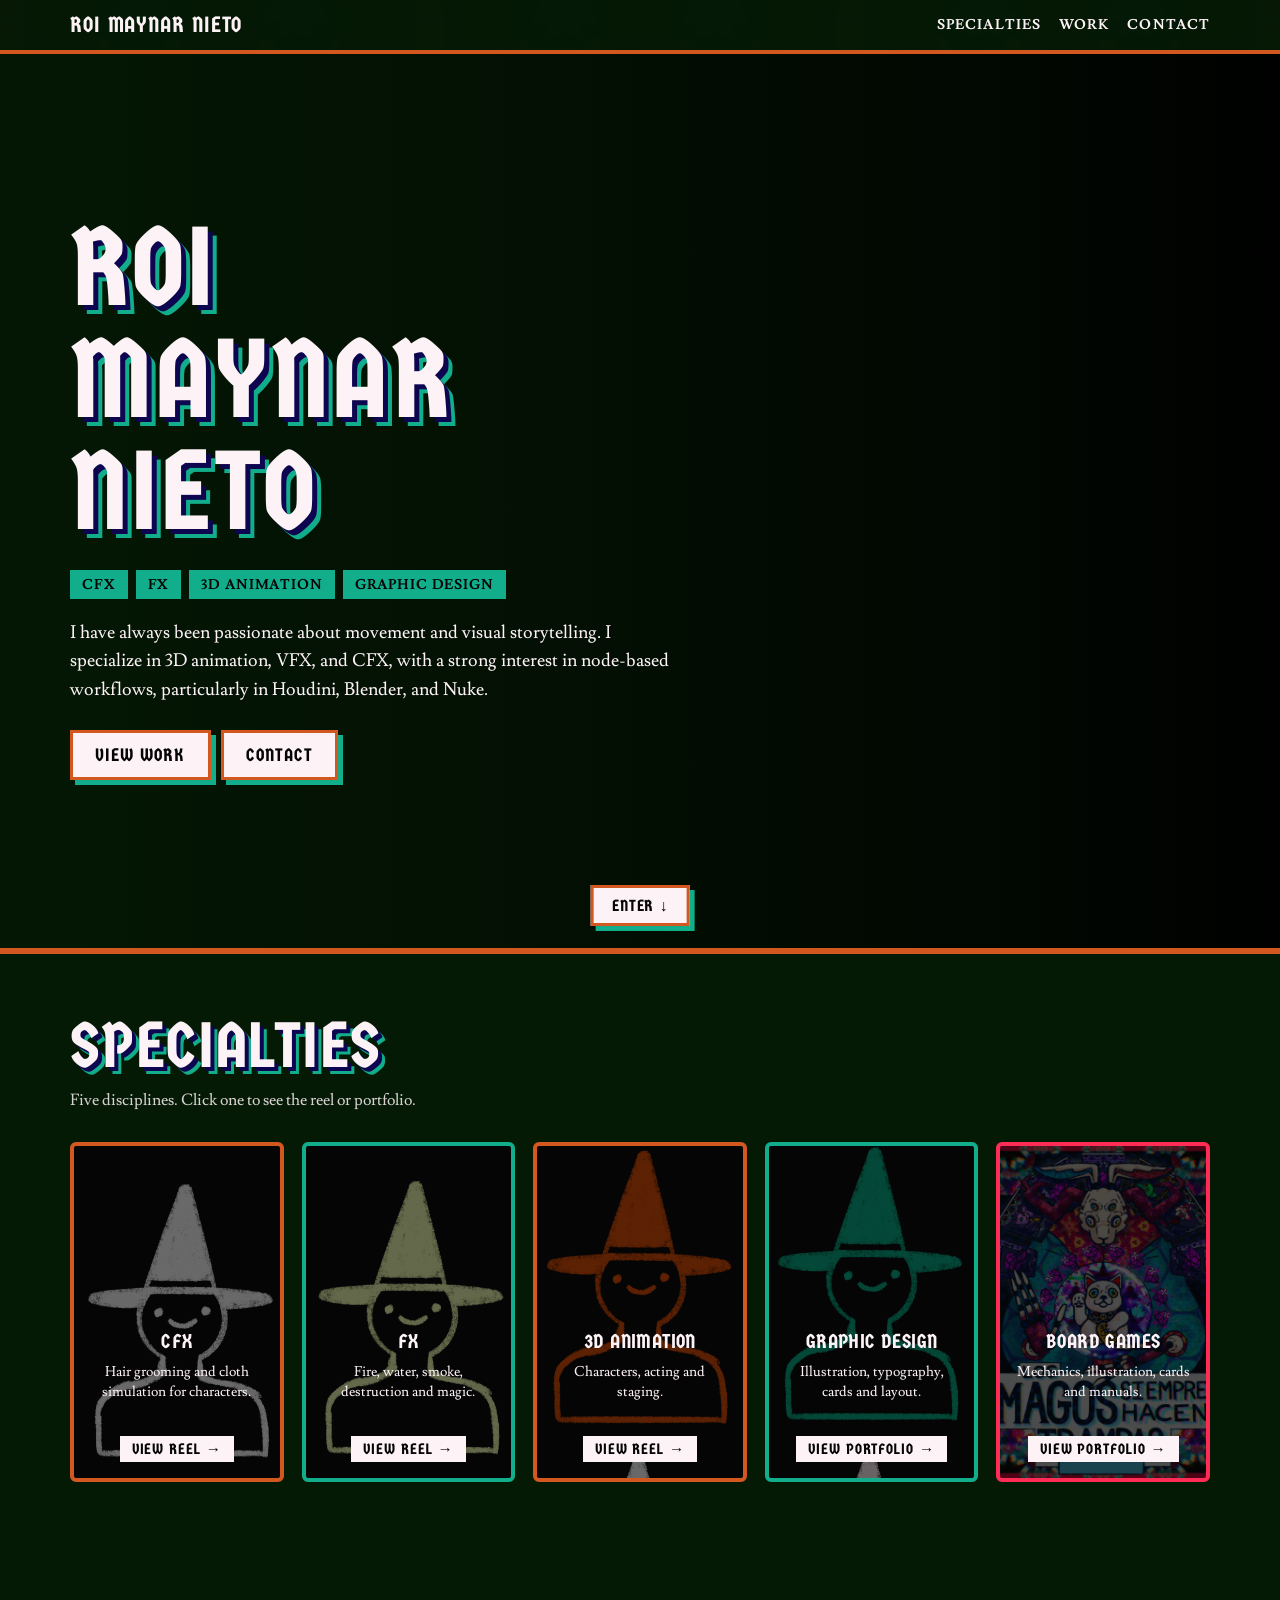
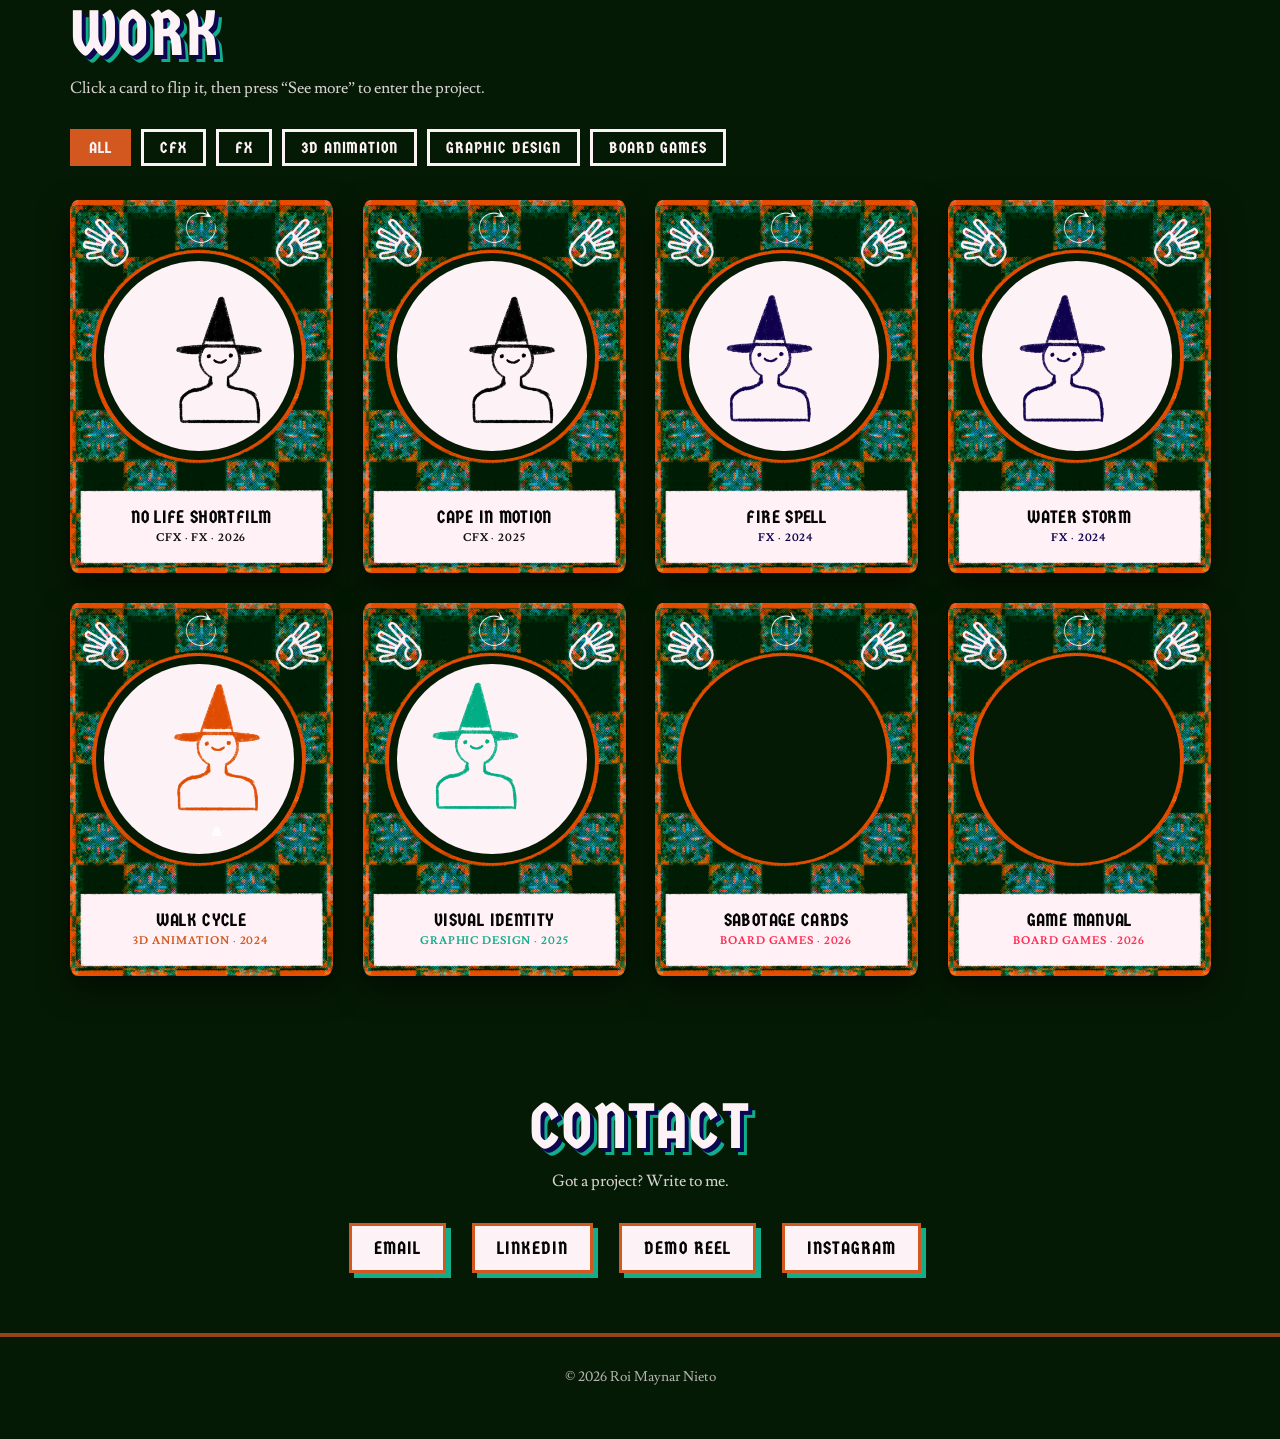
==== index.html @ 1b7e8feb "Update index.html" ====
<!DOCTYPE html>
<html lang="en">
<head>
<meta charset="utf-8">
<meta name="viewport" content="width=device-width, initial-scale=1">
<title>Roi Maynar Nieto · CFX, FX, 3D animation</title>
<meta name="description" content="Portfolio of Roi Maynar Nieto: CFX, FX, 3D animation and graphic design.">
<link rel="preconnect" href="https://fonts.googleapis.com">
<link rel="preconnect" href="https://fonts.gstatic.com" crossorigin>
<link href="https://fonts.googleapis.com/css2?family=Germania+One&family=Lusitana:wght@400;700&display=swap" rel="stylesheet">
<link rel="stylesheet" href="style.css">
</head>
<body>

<nav><div class="wrap">
  <b><a href="#contacto">ROI MAYNAR NIETO</a></b>
  <ul>
    <li><a href="#especialidades">Specialties</a></li>
    <li><a href="#trabajo">Work</a></li>
    <li><a href="#contacto">Contact</a></li>
  </ul>
</div></nav>

<section class="intro" aria-label="Introduction and video">
  <iframe src="https://player.vimeo.com/video/1241983054?autoplay=1&muted=1&loop=1&title=0&byline=0&portrait=0&background=1" allow="autoplay; fullscreen; picture-in-picture" allowfullscreen title="Demo reel"></iframe>
  <div class="intro-text"><div class="wrap"><div class="intro-box">
    <h1>Roi<br>Maynar<br>Nieto</h1>
    <ul class="roles"><li>CFX</li><li>FX</li><li>3D animation</li><li>Graphic design</li></ul>
    <p>I have always been passionate about movement and visual storytelling. I specialize in 3D animation, VFX, and CFX, with a strong interest in node-based workflows, particularly in Houdini, Blender, and Nuke.</p>
    <a class="btn" href="#trabajo">View work</a><a class="btn" href="#contacto">Contact</a>
  </div></div></div>
  <a class="btn skip" href="#especialidades">Enter ↓</a>
</section>

<section id="especialidades"><div class="wrap">
  <h2 class="sec-title">Specialties</h2>
  <p class="sec-sub">Five disciplines. Click one to see the reel or portfolio.</p>
  <div class="skills">
    <a class="skill" data-k="cfx" target="_blank" rel="noopener"><div class="wiz w-cfx"></div><h3>CFX</h3><p>Hair grooming and cloth simulation for characters.</p><span class="go">View reel →</span></a>
    <a class="skill" data-k="fx" target="_blank" rel="noopener"><div class="wiz w-fx"></div><h3>FX</h3><p>Fire, water, smoke, destruction and magic.</p><span class="go">View reel →</span></a>
    <a class="skill" data-k="3d" target="_blank" rel="noopener"><div class="wiz w-3d"></div><h3>3D Animation</h3><p>Characters, acting and staging.</p><span class="go">View reel →</span></a>
    <a class="skill" data-k="diseno" target="_blank" rel="noopener"><div class="wiz w-diseno"></div><h3>Graphic design</h3><p>Illustration, typography, cards and layout.</p><span class="go">View portfolio →</span></a>
    <a class="skill" data-k="juegos" target="_blank" rel="noopener"><div class="wiz w-juegos"></div><h3>Board games</h3><p>Mechanics, illustration, cards and manuals.</p><span class="go">View portfolio →</span></a>
  </div>
</div></section>

<section id="trabajo"><div class="wrap">
  <h2 class="sec-title">Work</h2>
  <p class="sec-sub">Click a card to flip it, then press “See more” to enter the project.</p>
  <div class="filters" id="filters" role="group" aria-label="Filter by category"></div>
  <div class="grid" id="grid"></div>
</div></section>

<section id="contacto"><div class="wrap contact">
  <h2 class="sec-title">Contact</h2>
  <p class="sec-sub" style="margin-inline:auto">Got a project? Write to me.</p>
  <div class="links">
    <!-- EDITA AQUÍ: tus enlaces -->
    <a class="btn" href="mailto:tu@email.com">Email</a>
    <a class="btn" href="https://www.linkedin.com/in/tuusuario">LinkedIn</a>
    <a class="btn" href="https://vimeo.com/1241983054">Demo reel</a>
    <a class="btn" href="https://www.instagram.com/tuusuario">Instagram</a>
  </div>
</div></section>

<footer><div class="wrap">© <span id="yr"></span> Roi Maynar Nieto</div></footer>

<script src="projects.js"></script>
<script>
const cats=p=>[].concat(p.c), first=p=>cats(p)[0]; // c puede ser "cfx" o ["cfx","fx"]
const catNames=p=>cats(p).map(k=>CATS[k]).join(' · ');
const grid=document.getElementById('grid'),fl=document.getElementById('filters');
grid.innerHTML=P.map(p=>{
  const art=p.img?`<div class="art" style="background-image:url('${esc(p.img)}')"></div>`
    :`<div class="art"><div class="plate"><div class="wiz w-${first(p)==='juegos'?'cfx':first(p)}"></div></div></div>`;
  return `<div class="card" data-c="${cats(p).join(' ')}" role="button" tabindex="0" aria-label="${esc(p.t)}: flip card">
    <div class="inner">
      <div class="face front"${p.frame?` style="background-image:url('${esc(p.frame)}')"`:''}>${art}<div class="hint"><img src="assets/giro.png" alt=""></div>
        <div class="label"><h3>${esc(p.t)}</h3><span class="c-${first(p)}">${catNames(p)} · ${p.y}</span></div></div>
      <div class="face back"${p.back?` style="background-image:url('${esc(p.back)}')"`:''}><div class="detail"><p>${esc(p.d)}</p><a href="proyecto.html?id=${encodeURIComponent(p.id)}">See more</a></div></div>
    </div></div>`;
}).join('');
grid.addEventListener('click',e=>{if(e.target.closest('a'))return;const c=e.target.closest('.card');if(c)c.classList.toggle('flip')});
grid.addEventListener('keydown',e=>{if((e.key==='Enter'||e.key===' ')&&e.target.classList.contains('card')){e.preventDefault();e.target.classList.toggle('flip')}});
const used=['todo',...new Set(P.flatMap(cats))];
fl.innerHTML=used.map(k=>`<button class="chip" data-k="${k}" aria-pressed="${k==='todo'}">${k==='todo'?'All':CATS[k]}</button>`).join('');
fl.addEventListener('click',e=>{
  const b=e.target.closest('.chip');if(!b)return;
  fl.querySelectorAll('.chip').forEach(x=>x.setAttribute('aria-pressed',x===b));
  grid.querySelectorAll('.card').forEach(c=>c.classList.toggle('hide',b.dataset.k!=='todo'&&!c.dataset.c.split(' ').includes(b.dataset.k)));
});
document.querySelectorAll('.skill[data-k]').forEach(a=>{a.href=LINKS[a.dataset.k]||'#'});
document.getElementById('yr').textContent=new Date().getFullYear();
</script>
</body>
</html>
---- style.css ----
:root{
  --bg:#051a05; --paper:#fdf2f6; --orange:#d2581f; --teal:#12ad8a; --navy:#0e0550; --ink:#050505; --red:#ff2d55;
  /* IMÁGENES: cambia aquí las rutas para sustituir cartas y fondo en toda la web */
  --img-frame:url(assets/proyectos/frame.png);   /* cara delantera de las cartas */
  --img-back:url(assets/proyectos/back.png);     /* reverso de las cartas */
  --img-wizards:url(assets/proyectos/wizards.png);
  --img-cover:url(assets/proyectos/cover.png);
  --img-bg:url(assets/proyectos/back.png);       /* fondo de toda la web */
  --bg-size:420px; --bg-opacity:.16;   /* tamaño del dibujo de fondo y su intensidad (0 a 1) */
  /* CÍRCULO de las cartas: posición y tamaño de la imagen redonda (en % de la carta) */
  --art-left:9.9%; --art-top:14.2%; --art-w:78.5%; --art-h:55.5%;
  --title:'Germania One','Georgia',serif; --body:'Lusitana','Georgia',serif;
}
*{box-sizing:border-box;margin:0}
html{scroll-behavior:smooth}
body{background:var(--bg);color:var(--paper);font:400 1rem/1.6 var(--body);min-height:100vh;position:relative}
body::before{content:"";position:fixed;inset:0;background:var(--img-bg) center/var(--bg-size);opacity:var(--bg-opacity);z-index:-1}
a{color:inherit}
.wrap{max-width:1180px;margin:0 auto;padding:0 20px}
h1,h2,h3{font-family:var(--title);font-weight:400;letter-spacing:.02em;text-transform:uppercase;line-height:1}

/* intro video */
.intro{position:relative;height:100vh;height:100svh;background:#000;border-bottom:6px solid var(--orange);overflow:hidden}
.intro iframe{position:absolute;top:50%;left:50%;width:100vw;height:56.25vw;min-height:100%;min-width:177.78vh;transform:translate(-50%,-50%);border:0}
.intro .skip{position:absolute;left:50%;bottom:22px;transform:translateX(-50%);z-index:2;margin:0;cursor:pointer;font-size:1rem;padding:8px 18px}
.intro .skip:hover{transform:translateX(-50%) translateY(-2px)}

/* nav */
nav{position:sticky;top:0;z-index:10;background:rgba(5,26,5,.92);border-bottom:4px solid var(--orange);backdrop-filter:blur(6px)}
nav .wrap{display:flex;gap:18px;align-items:center;justify-content:space-between;padding-top:12px;padding-bottom:12px;flex-wrap:wrap}
nav b{font:1.4rem var(--title);letter-spacing:.04em}
nav ul{display:flex;gap:18px;list-style:none;padding:0}
nav a{text-decoration:none;font-weight:600;text-transform:uppercase;font-size:.85rem;letter-spacing:.08em}
nav a:hover{color:var(--teal)}

/* hero */
.hero{display:grid;grid-template-columns:1.2fr .8fr;gap:40px;align-items:center;padding:70px 0 60px}
.kicker{display:inline-block;background:var(--orange);color:var(--paper);padding:4px 12px;font-weight:600;text-transform:uppercase;letter-spacing:.1em;font-size:.8rem;margin-bottom:18px}
.hero h1{font-size:clamp(3.2rem,9vw,7rem);text-shadow:5px 5px 0 var(--navy),9px 9px 0 var(--teal)}
.hero p{max-width:34em;margin:22px 0 28px;font-size:1.1rem}
.btn{display:inline-block;background:var(--paper);color:var(--ink);padding:12px 22px;font:1.1rem var(--title);letter-spacing:.06em;text-decoration:none;text-transform:uppercase;border:3px solid var(--orange);box-shadow:5px 5px 0 var(--teal);transition:transform .15s,box-shadow .15s;margin-right:10px}
.btn:hover{transform:translate(-2px,-2px);box-shadow:8px 8px 0 var(--teal)}
.cover{width:min(100%,380px);justify-self:center;aspect-ratio:1465/2079;background:var(--img-cover) center/100% 100%;border-radius:14px;transform:rotate(3deg);box-shadow:0 20px 50px rgba(0,0,0,.6);transition:transform .3s}
.cover:hover{transform:rotate(-1deg) scale(1.03)}

section{padding:60px 0}
.sec-title{font-size:clamp(2.2rem,6vw,4rem);margin-bottom:10px;display:block;color:var(--paper);text-shadow:4px 4px 0 var(--navy),7px 7px 0 var(--teal)}
.sec-sub{margin:10px 0 28px;max-width:40em;opacity:.85}

/* wizards */
.wiz{width:100%;aspect-ratio:874/827;background:var(--img-wizards) no-repeat;background-size:200% 300%}
.w-cfx{background-position:0 0}.w-fx{background-position:100% 0}.w-3d{background-position:0 50%}.w-diseno{background-position:100% 50%}
.skills{display:grid;grid-template-columns:repeat(auto-fit,minmax(200px,1fr));gap:18px}
.skill{background:var(--ink);color:var(--paper);padding:16px;text-align:center;border:4px solid var(--orange);border-radius:6px;transition:transform .2s}
.skill:nth-child(2){border-color:var(--navy)}.skill:nth-child(3){border-color:var(--teal)}.skill:nth-child(4){border-color:var(--ink)}
.skill:hover{transform:translateY(-6px) rotate(-1deg)}
.skill .wiz{width:60%;margin:0 auto 6px}
.skill h3{font-size:1.6rem}
.skill p{font-size:.9rem;line-height:1.4;margin-top:6px}

/* filters */
.filters{display:flex;flex-wrap:wrap;gap:10px;margin-bottom:34px}
.chip{background:transparent;color:var(--paper);border:3px solid var(--paper);padding:6px 16px;font:1rem var(--title);letter-spacing:.06em;text-transform:uppercase;cursor:pointer}
.chip:hover{border-color:var(--teal)}
.chip[aria-pressed=true]{background:var(--orange);border-color:var(--orange)}

/* cards */
.grid{display:grid;grid-template-columns:repeat(auto-fill,minmax(260px,1fr));gap:30px}
.card{aspect-ratio:1465/2079;perspective:1200px;cursor:pointer;container-type:inline-size;position:relative}
.card:focus-visible{outline:4px solid var(--teal);outline-offset:6px}
.card.hide{display:none}
.inner{position:absolute;inset:0;transition:transform .7s cubic-bezier(.2,.8,.2,1);transform-style:preserve-3d}
.card:hover .inner{transform:translateY(-8px) rotate(-1deg)}
.card.flip .inner{transform:rotateY(180deg)}
.card.flip:hover .inner{transform:rotateY(180deg) translateY(-8px)}
.face{position:absolute;inset:0;backface-visibility:hidden;-webkit-backface-visibility:hidden;background-size:100% 100%;border-radius:3%;box-shadow:0 12px 30px rgba(0,0,0,.55)}
.front{background-image:var(--img-frame)}
.back{background-image:var(--img-back);transform:rotateY(180deg)}
.art{position:absolute;left:var(--art-left);top:var(--art-top);width:var(--art-w);height:var(--art-h);border-radius:50%;overflow:hidden;display:grid;place-items:center;background:#051a05 center/cover}
.plate{width:92%;aspect-ratio:1;border-radius:50%;background:var(--paper);display:grid;place-items:center}
.plate .wiz{width:86%}
.label{position:absolute;left:4%;top:78.2%;width:92%;height:19.5%;color:var(--ink);padding:2.2cqw 3cqw;display:flex;flex-direction:column;justify-content:center;align-items:center;text-align:center;gap:1cqw}
.label h3{font-size:6.8cqw;line-height:1.05}
.label span{font-weight:600;font-size:4.2cqw;text-transform:uppercase;letter-spacing:.08em}
.label .c-cfx{color:#111}.label .c-fx{color:var(--navy)}.label .c-3d{color:var(--orange)}.label .c-diseno{color:var(--teal)}.label .c-juegos{color:var(--red)}
.hint{position:absolute;left:50%;top:2.5%;width:13cqw;height:13cqw;transform:translateX(-50%);filter:drop-shadow(0 .6cqw 1cqw rgba(0,0,0,.7))}
.hint img{width:100%;height:100%;object-fit:contain;display:block}
.detail{position:absolute;left:23%;right:23%;top:31%;bottom:31%;display:flex;flex-direction:column;justify-content:center;gap:5cqw;text-align:center;font-size:5cqw;line-height:1.4}
.detail a{align-self:center;background:var(--paper);color:var(--ink);padding:2.2cqw 6cqw;font:7.5cqw var(--title);letter-spacing:.05em;text-decoration:none;text-transform:uppercase;border:.8cqw solid var(--orange);box-shadow:1.2cqw 1.2cqw 0 var(--teal)}

.tags{display:flex;flex-wrap:wrap;gap:8px;margin:14px 0 22px}
.tags li{list-style:none;background:var(--teal);color:var(--ink);padding:3px 12px;font-weight:600;font-size:.85rem;text-transform:uppercase}

/* contacto */
.contact{text-align:center}
.contact .links{display:flex;gap:16px;justify-content:center;flex-wrap:wrap;margin-top:26px}
footer{padding:30px 0 50px;text-align:center;opacity:.7;font-size:.85rem;border-top:4px solid var(--orange)}

@media(max-width:800px){
  .hero{grid-template-columns:1fr}
  .cover{max-width:300px}
  nav ul{gap:12px}
}
@media(prefers-reduced-motion:reduce){*{transition:none!important;scroll-behavior:auto!important}}

/* hero */
.hero .roles{display:flex;flex-wrap:wrap;gap:8px;list-style:none;padding:0;margin:0 0 6px}
.hero .roles li{background:var(--teal);color:var(--ink);padding:3px 12px;font-weight:600;font-size:.9rem;text-transform:uppercase;letter-spacing:.06em}

/* detalle de proyecto */
.proj{padding:50px 0 80px}
.back-link{display:inline-block;margin-bottom:26px;font-weight:600;text-transform:uppercase;letter-spacing:.08em;font-size:.85rem;text-decoration:none;border-bottom:3px solid var(--orange)}
.back-link:hover{color:var(--teal)}
.proj h1{font-size:clamp(2.6rem,8vw,5.5rem);text-shadow:4px 4px 0 var(--navy),7px 7px 0 var(--teal);margin-bottom:20px}
.meta{display:flex;flex-wrap:wrap;gap:8px;margin-bottom:30px;list-style:none;padding:0}
.meta li{background:var(--paper);color:var(--ink);padding:3px 12px;font-weight:600;font-size:.85rem;text-transform:uppercase;border-left:6px solid var(--orange)}
.lead{font-size:1.25rem;max-width:34em;margin-bottom:26px}
.proj-text p{max-width:44em;margin-bottom:16px}
.proj-video{aspect-ratio:16/9;margin:34px 0;border:4px solid var(--orange);box-shadow:8px 8px 0 var(--teal);background:#000}
.proj-video iframe{width:100%;height:100%;border:0;display:block}
.gallery{display:grid;grid-template-columns:repeat(auto-fit,minmax(300px,1fr));gap:26px;margin:34px 0}
.gallery figure{background:var(--paper);color:var(--ink);padding:10px;border:4px solid var(--orange);box-shadow:6px 6px 0 var(--navy)}
.gallery img{width:100%;display:block}
.gallery figcaption{padding:8px 4px 2px;font-size:.9rem}
.ph{aspect-ratio:4/3;display:grid;place-items:center;background:var(--bg)}
.ph .plate{width:38%}
.pager{display:flex;justify-content:space-between;gap:16px;flex-wrap:wrap;margin-top:50px}
.pager .btn{margin:0}


/* presentación sobre el vídeo */
.intro-text{position:absolute;inset:0;z-index:1;display:flex;align-items:center;pointer-events:none;background:linear-gradient(90deg,rgba(5,26,5,.9) 0%,rgba(5,26,5,.6) 45%,rgba(5,26,5,.05) 100%)}
.intro-text .wrap{width:100%}
.intro-box{max-width:600px}
.intro-box h1{font-size:clamp(3.2rem,9vw,7rem);text-shadow:5px 5px 0 var(--navy),9px 9px 0 var(--teal)}
.intro-box .roles{display:flex;flex-wrap:wrap;gap:8px;list-style:none;padding:0;margin:22px 0 0}
.intro-box .roles li{background:var(--teal);color:var(--ink);padding:3px 12px;font-weight:600;font-size:.9rem;text-transform:uppercase;letter-spacing:.06em}
.intro-box p{margin:20px 0 26px;font-size:1.1rem}
.intro-text .btn{pointer-events:auto;margin-bottom:10px}
@media(max-width:800px){.intro-text{background:linear-gradient(180deg,rgba(5,26,5,.85),rgba(5,26,5,.6))}}

/* nombre del menú */
nav b a{font:inherit;letter-spacing:inherit;text-transform:none;text-decoration:none}
nav b a:hover{color:var(--orange)}

/* especialidades como enlaces */
.skill{display:block;text-decoration:none}
.skill:nth-child(5){border-color:var(--red)}
.skill .go{display:inline-block;margin-top:12px;background:var(--ink);color:var(--paper);padding:4px 12px;font:.95rem var(--title);letter-spacing:.06em;text-transform:uppercase}
.skill:hover .go{background:var(--orange)}
.wiz.w-juegos{background:var(--img-cover) center/100% 100% no-repeat;aspect-ratio:1465/2079}
.skill .wiz.w-juegos{width:34%}


/* especialidades: imagen a toda la pestaña, con opacidad baja, y contenido alineado */
.skill{position:relative;display:flex;flex-direction:column;justify-content:flex-end;min-height:340px;overflow:hidden}
.skill .wiz{position:absolute;top:0;left:50%;height:100%;width:auto;aspect-ratio:874/827;margin:0;opacity:.4;pointer-events:none;transform:translateX(-61%)}
.skill .wiz.w-fx,.skill .wiz.w-diseno{transform:translateX(-40%)}
.skill .wiz.w-juegos{left:0;width:100%;height:100%;aspect-ratio:auto;opacity:.3;transform:none;background:var(--img-cover) center/cover no-repeat}
.skill>*:not(.wiz){position:relative;z-index:1}
.skill h3{min-height:1.1em}
.skill p{min-height:4.3em;margin-top:8px}
.skill .go{align-self:center}

/* ajustes para Germania One (más ancha que Anton) */
.skill h3{font-size:1.25rem}

/* pestañas de especialidades sobre negro */
.skill:nth-child(2){border-color:var(--teal)}.skill:nth-child(3){border-color:var(--orange)}.skill:nth-child(4){border-color:var(--teal)}
.skill .wiz.w-cfx,.skill .wiz.w-fx{filter:invert(1)}
.skill .go{background:var(--paper);color:var(--ink)}
.skill:hover .go{background:var(--orange);color:var(--paper)}
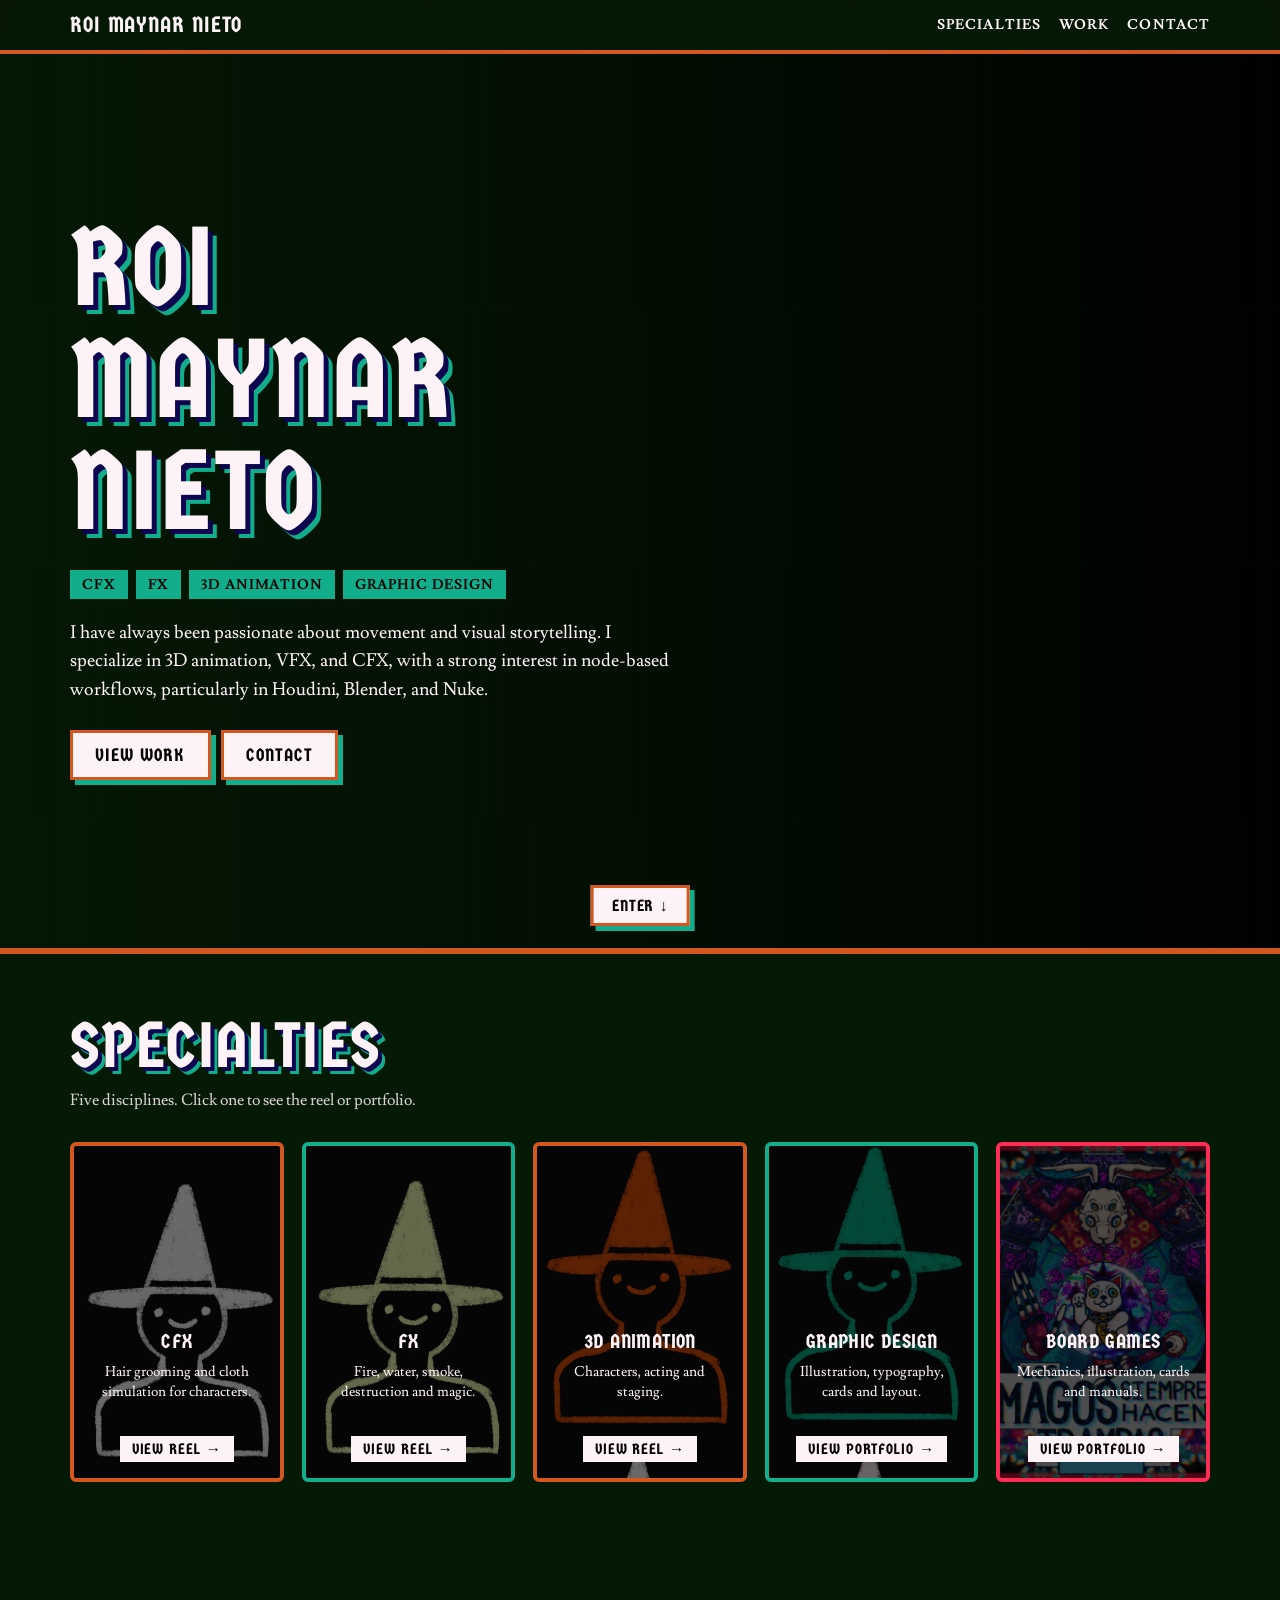
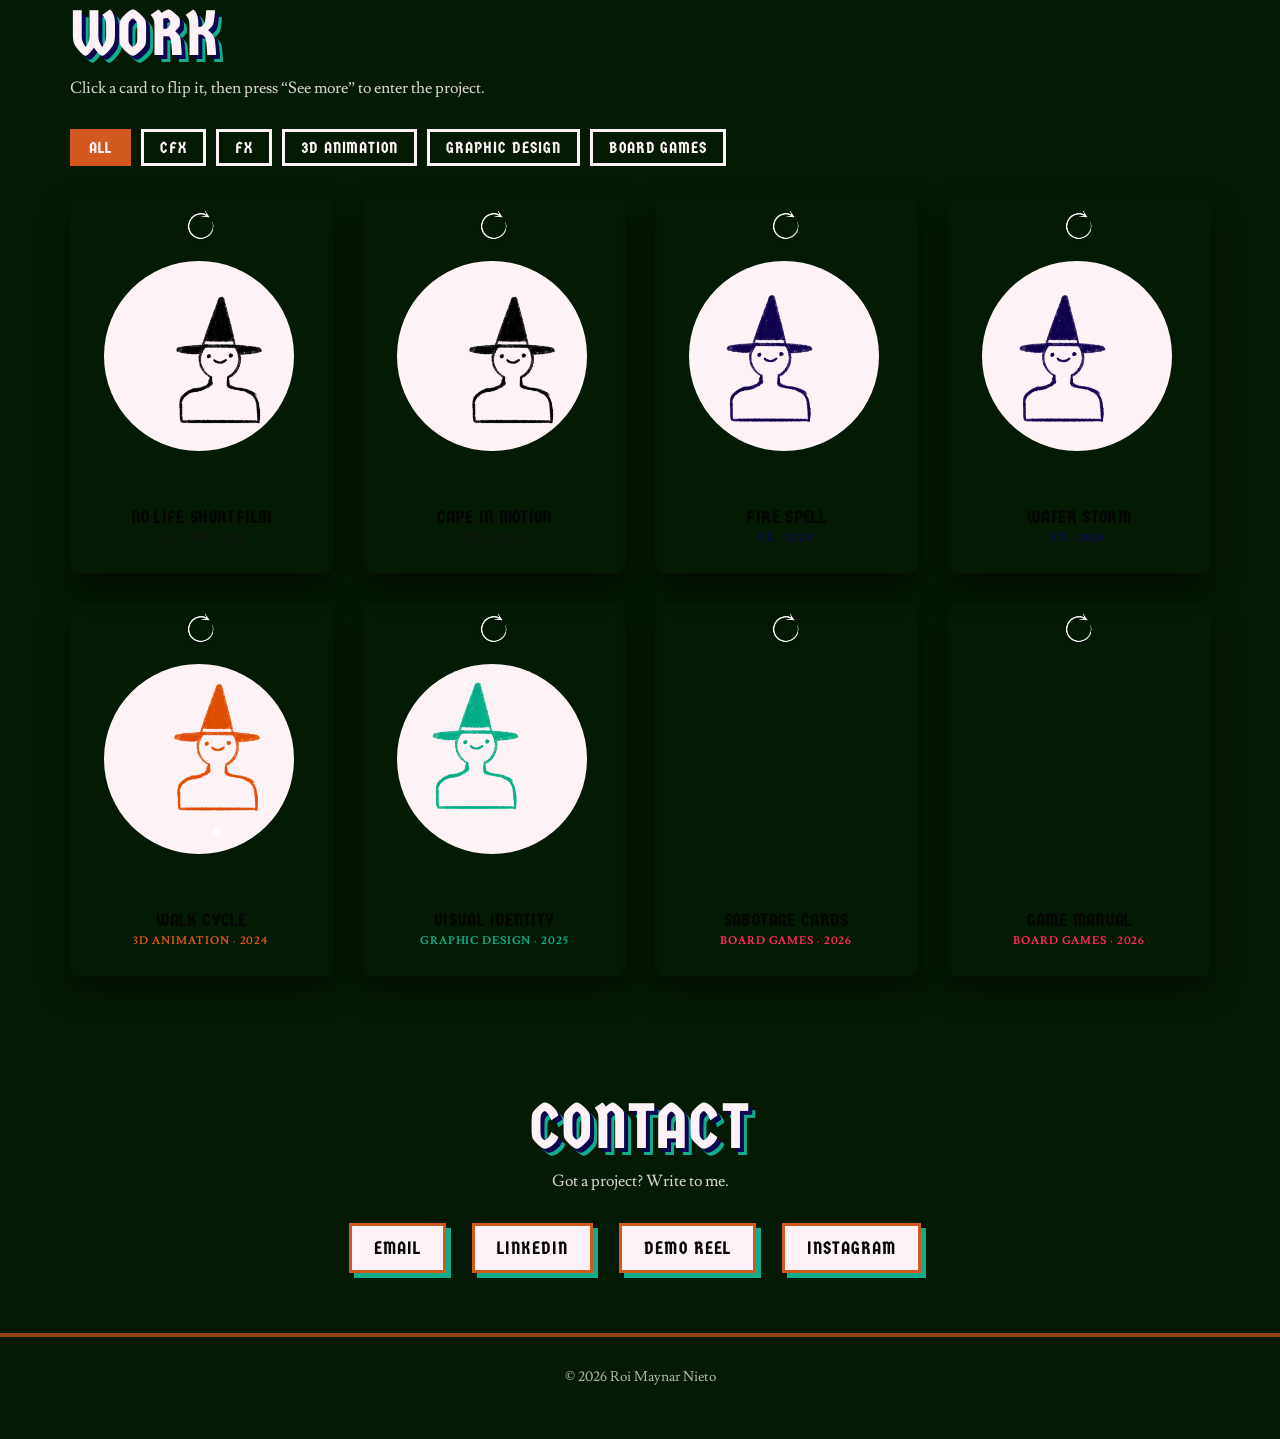
==== commit 875b8b1b: "Update index.html" ====
--- a/index.html
+++ b/index.html
@@ -69,13 +69,16 @@
 <script>
 const cats=p=>[].concat(p.c), first=p=>cats(p)[0]; // c puede ser "cfx" o ["cfx","fx"]
 const catNames=p=>cats(p).map(k=>CATS[k]).join(' · ');
+// Marcos de las cartas (se reparten por orden) y su color de acento
+const FRAMES=['assets/cartas/frente-1.webp','assets/cartas/frente-2.webp','assets/cartas/frente-3.webp','assets/cartas/frente-4.webp','assets/cartas/frente-5.webp','assets/cartas/frente-6.webp'];
+const ACCENTS=['#d65846','#229eb2','#1cb35c','#a37e09','#557aef','#769600'];
 const grid=document.getElementById('grid'),fl=document.getElementById('filters');
-grid.innerHTML=P.map(p=>{
+grid.innerHTML=P.map((p,i)=>{
   const art=p.img?`<div class="art" style="background-image:url('${esc(p.img)}')"></div>`
     :`<div class="art"><div class="plate"><div class="wiz w-${first(p)==='juegos'?'cfx':first(p)}"></div></div></div>`;
   return `<div class="card" data-c="${cats(p).join(' ')}" role="button" tabindex="0" aria-label="${esc(p.t)}: flip card">
     <div class="inner">
-      <div class="face front"${p.frame?` style="background-image:url('${esc(p.frame)}')"`:''}>${art}<div class="hint"><img src="assets/giro.png" alt=""></div>
+      <div class="face front" style="background-image:url('${esc(p.frame||FRAMES[i%FRAMES.length])}');--accent:${ACCENTS[i%ACCENTS.length]}">${art}<div class="hint"><img src="assets/giro.png" alt=""></div>
         <div class="label"><h3>${esc(p.t)}</h3><span class="c-${first(p)}">${catNames(p)} · ${p.y}</span></div></div>
       <div class="face back"${p.back?` style="background-image:url('${esc(p.back)}')"`:''}><div class="detail"><p>${esc(p.d)}</p><a href="proyecto.html?id=${encodeURIComponent(p.id)}">See more</a></div></div>
     </div></div>`;
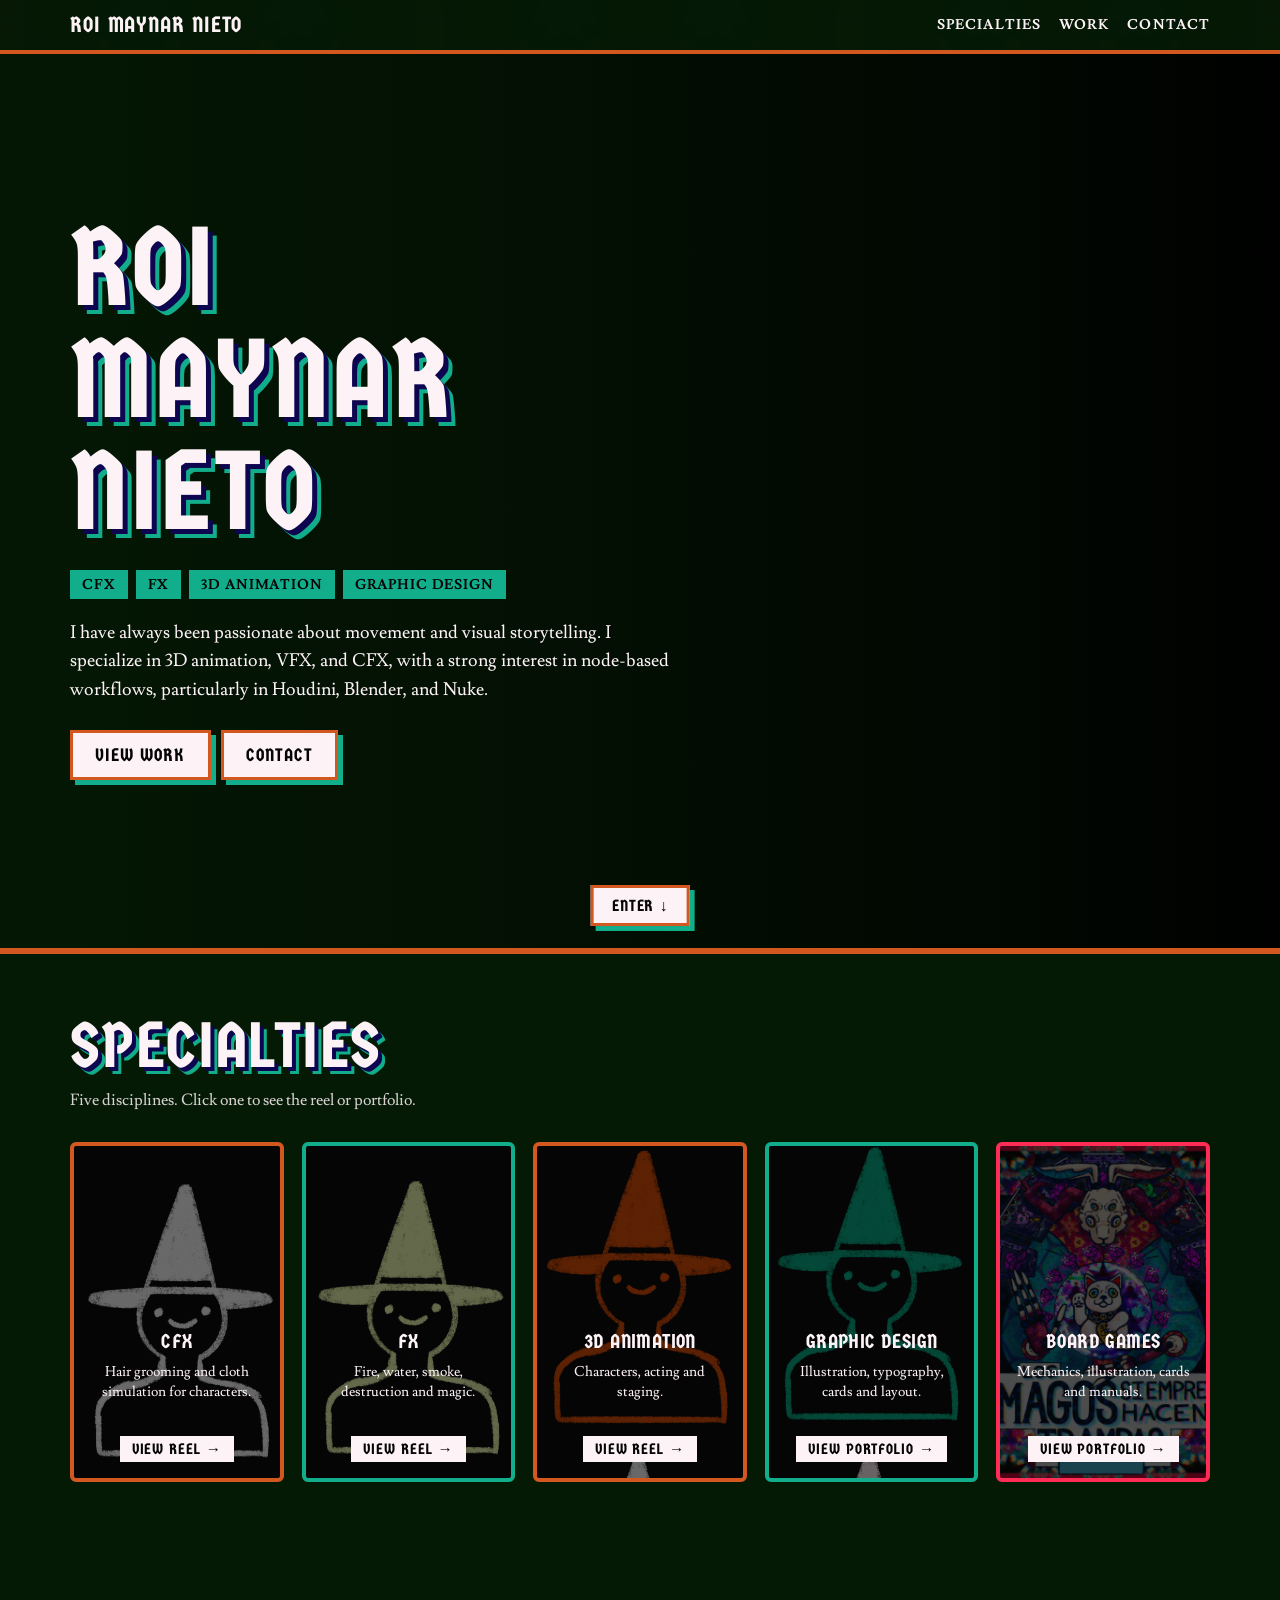
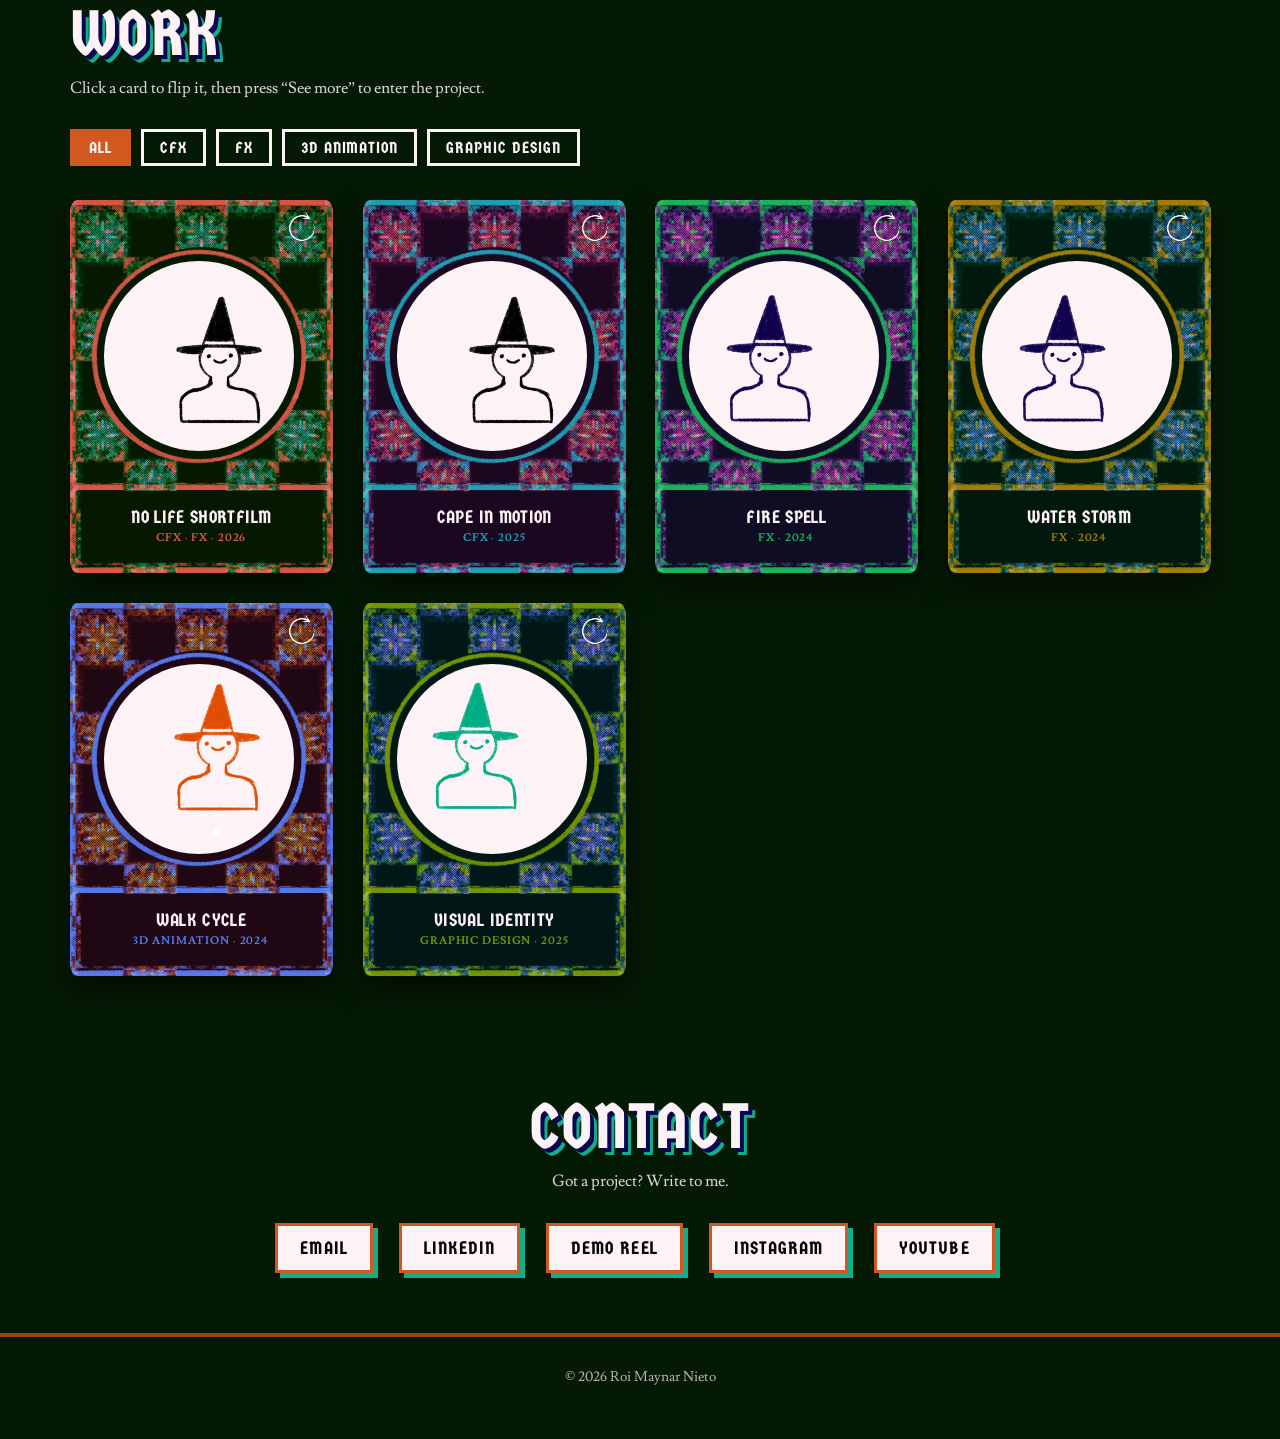
==== commit c96cdb33: "Update index.html" ====
--- a/index.html
+++ b/index.html
@@ -57,9 +57,10 @@
   <div class="links">
     <!-- EDITA AQUÍ: tus enlaces -->
     <a class="btn" href="mailto:tu@email.com">Email</a>
-    <a class="btn" href="https://www.linkedin.com/in/tuusuario">LinkedIn</a>
+    <a class="btn" href="https://www.linkedin.com/in/roi-maynar/">LinkedIn</a>
     <a class="btn" href="https://vimeo.com/1241983054">Demo reel</a>
     <a class="btn" href="https://www.instagram.com/tuusuario">Instagram</a>
+    <a class="btn" href="https://www.youtube.com/@el_conceptista">Youtube</a>
   </div>
 </div></section>
 
--- a/style.css
+++ b/style.css
@@ -76,14 +76,14 @@
 .face{position:absolute;inset:0;backface-visibility:hidden;-webkit-backface-visibility:hidden;background-size:100% 100%;border-radius:3%;box-shadow:0 12px 30px rgba(0,0,0,.55)}
 .front{background-image:var(--img-frame)}
 .back{background-image:var(--img-back);transform:rotateY(180deg)}
-.art{position:absolute;left:var(--art-left);top:var(--art-top);width:var(--art-w);height:var(--art-h);border-radius:50%;overflow:hidden;display:grid;place-items:center;background:#051a05 center/cover}
+.art{position:absolute;left:var(--art-left);top:var(--art-top);width:var(--art-w);height:var(--art-h);border-radius:50%;overflow:hidden;display:grid;place-items:center;background:center/cover no-repeat}
 .plate{width:92%;aspect-ratio:1;border-radius:50%;background:var(--paper);display:grid;place-items:center}
 .plate .wiz{width:86%}
-.label{position:absolute;left:4%;top:78.2%;width:92%;height:19.5%;color:var(--ink);padding:2.2cqw 3cqw;display:flex;flex-direction:column;justify-content:center;align-items:center;text-align:center;gap:1cqw}
+.label{position:absolute;left:4%;top:78.2%;width:92%;height:19.5%;color:var(--paper);padding:2.2cqw 3cqw;display:flex;flex-direction:column;justify-content:center;align-items:center;text-align:center;gap:1cqw}
 .label h3{font-size:6.8cqw;line-height:1.05}
 .label span{font-weight:600;font-size:4.2cqw;text-transform:uppercase;letter-spacing:.08em}
-.label .c-cfx{color:#111}.label .c-fx{color:var(--navy)}.label .c-3d{color:var(--orange)}.label .c-diseno{color:var(--teal)}.label .c-juegos{color:var(--red)}
-.hint{position:absolute;left:50%;top:2.5%;width:13cqw;height:13cqw;transform:translateX(-50%);filter:drop-shadow(0 .6cqw 1cqw rgba(0,0,0,.7))}
+.label span{color:var(--accent,var(--orange))}
+.hint{position:absolute;right:5%;top:3%;width:13cqw;height:13cqw;filter:drop-shadow(0 .6cqw 1cqw rgba(0,0,0,.7))}
 .hint img{width:100%;height:100%;object-fit:contain;display:block}
 .detail{position:absolute;left:23%;right:23%;top:31%;bottom:31%;display:flex;flex-direction:column;justify-content:center;gap:5cqw;text-align:center;font-size:5cqw;line-height:1.4}
 .detail a{align-self:center;background:var(--paper);color:var(--ink);padding:2.2cqw 6cqw;font:7.5cqw var(--title);letter-spacing:.05em;text-decoration:none;text-transform:uppercase;border:.8cqw solid var(--orange);box-shadow:1.2cqw 1.2cqw 0 var(--teal)}
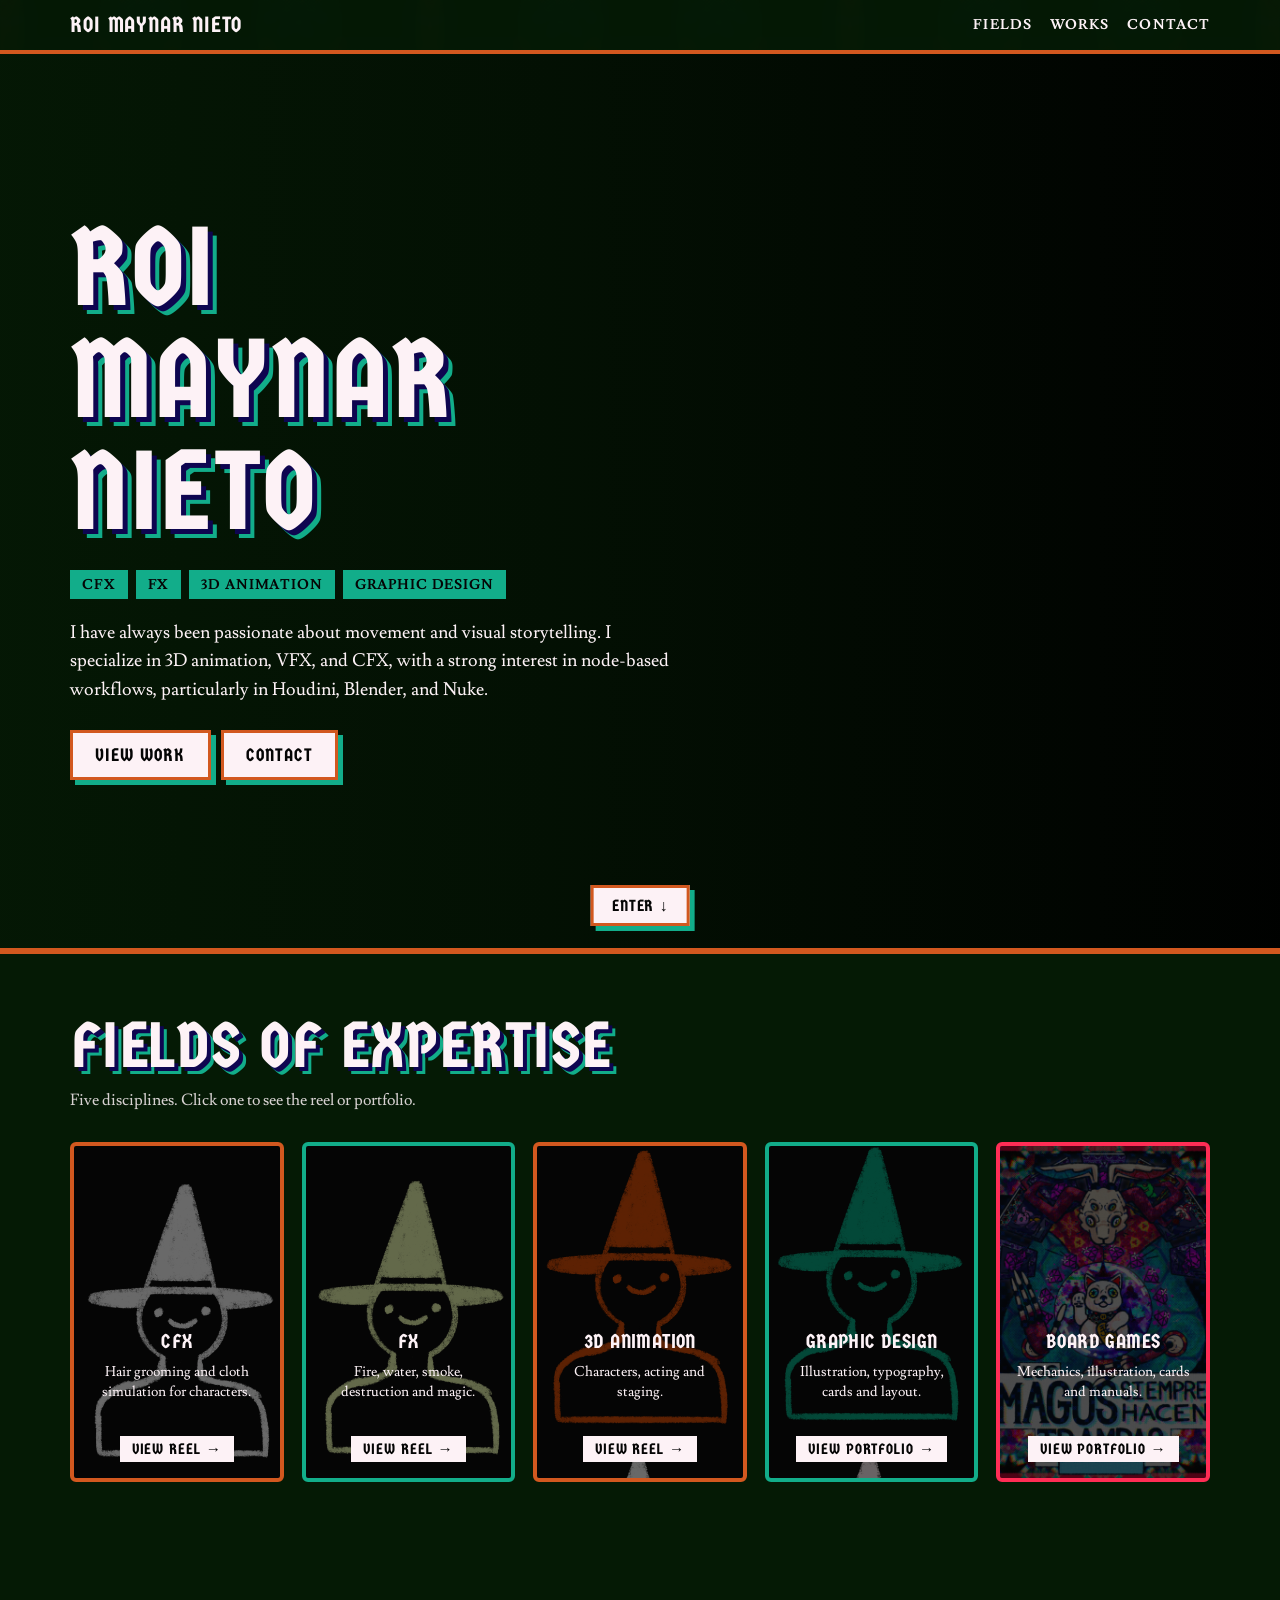
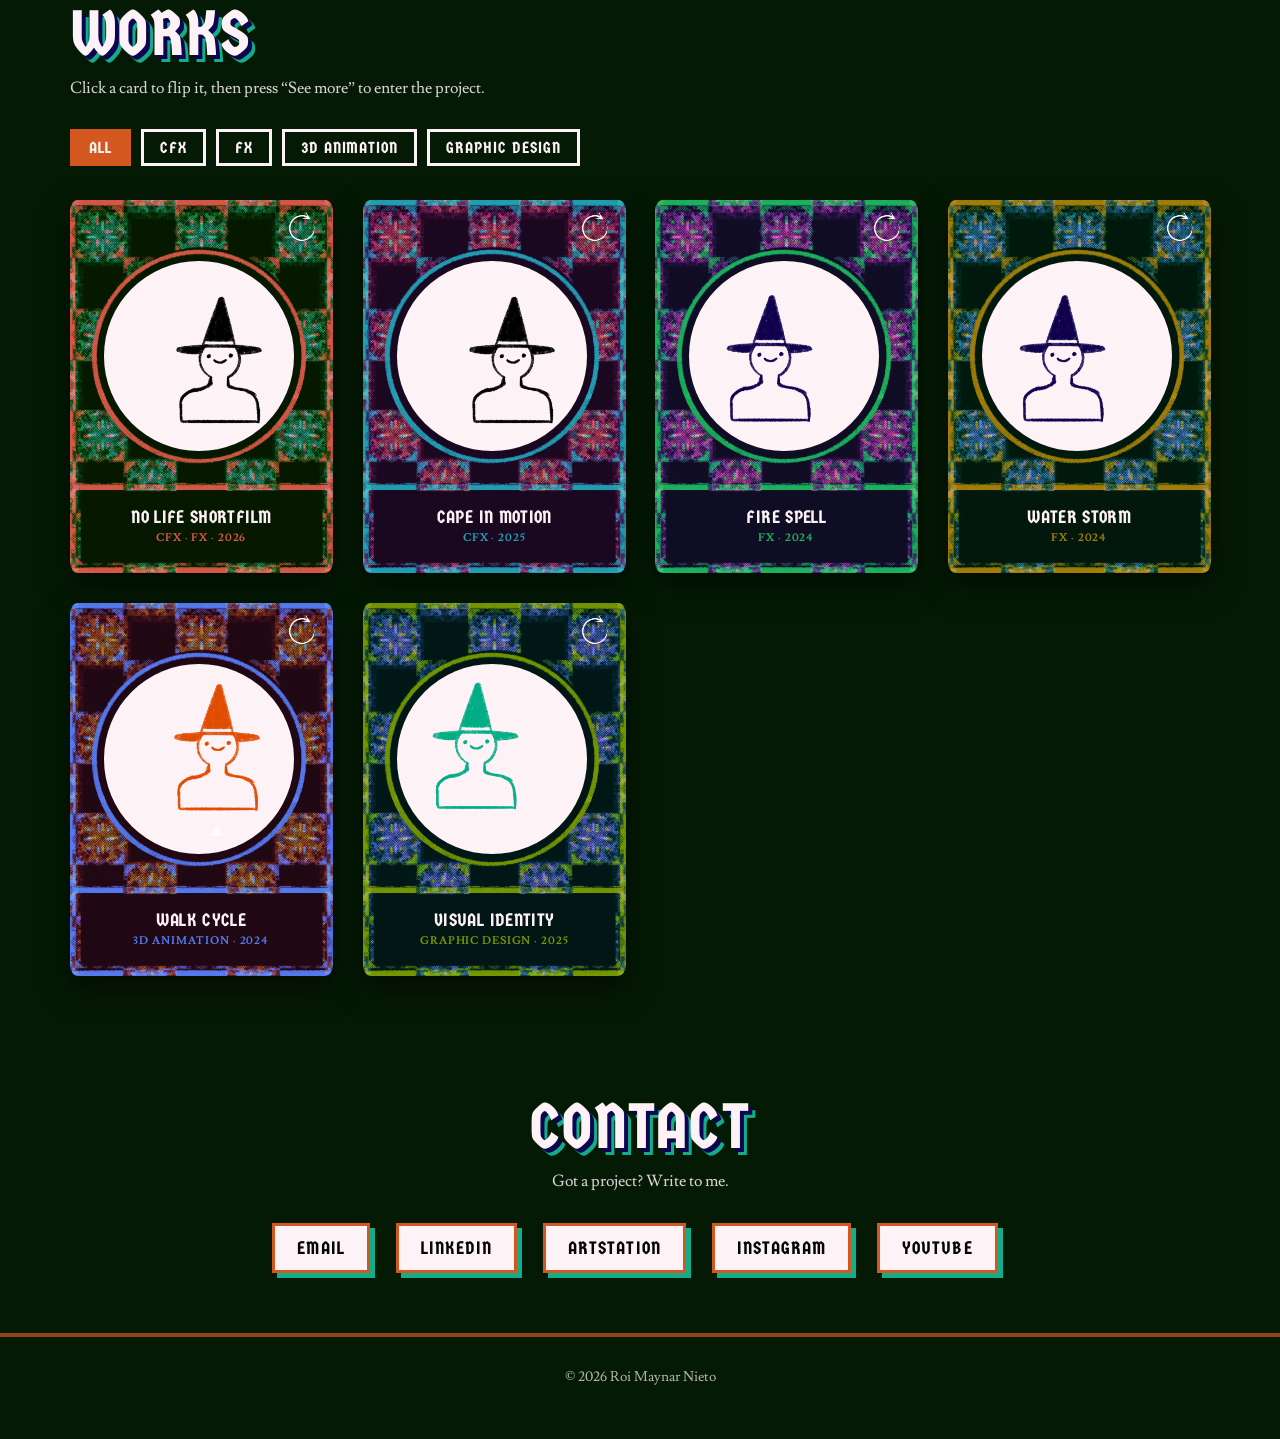
==== commit dff67cbd: "Update index.html" ====
--- a/index.html
+++ b/index.html
@@ -15,8 +15,8 @@
 <nav><div class="wrap">
   <b><a href="#contacto">ROI MAYNAR NIETO</a></b>
   <ul>
-    <li><a href="#especialidades">Specialties</a></li>
-    <li><a href="#trabajo">Work</a></li>
+    <li><a href="#especialidades">Fields</a></li>
+    <li><a href="#trabajo">Works</a></li>
     <li><a href="#contacto">Contact</a></li>
   </ul>
 </div></nav>
@@ -33,7 +33,7 @@
 </section>
 
 <section id="especialidades"><div class="wrap">
-  <h2 class="sec-title">Specialties</h2>
+  <h2 class="sec-title">Fields of Expertise</h2>
   <p class="sec-sub">Five disciplines. Click one to see the reel or portfolio.</p>
   <div class="skills">
     <a class="skill" data-k="cfx" target="_blank" rel="noopener"><div class="wiz w-cfx"></div><h3>CFX</h3><p>Hair grooming and cloth simulation for characters.</p><span class="go">View reel →</span></a>
@@ -45,7 +45,7 @@
 </div></section>
 
 <section id="trabajo"><div class="wrap">
-  <h2 class="sec-title">Work</h2>
+  <h2 class="sec-title">Works</h2>
   <p class="sec-sub">Click a card to flip it, then press “See more” to enter the project.</p>
   <div class="filters" id="filters" role="group" aria-label="Filter by category"></div>
   <div class="grid" id="grid"></div>
@@ -56,10 +56,10 @@
   <p class="sec-sub" style="margin-inline:auto">Got a project? Write to me.</p>
   <div class="links">
     <!-- EDITA AQUÍ: tus enlaces -->
-    <a class="btn" href="mailto:tu@email.com">Email</a>
+    <a class="btn" href="mailto:roimaynar@gmail.com.com">Email</a>
     <a class="btn" href="https://www.linkedin.com/in/roi-maynar/">LinkedIn</a>
-    <a class="btn" href="https://vimeo.com/1241983054">Demo reel</a>
-    <a class="btn" href="https://www.instagram.com/tuusuario">Instagram</a>
+    <a class="btn" href="https://www.artstation.com/roimaynar">Artstation</a>
+    <a class="btn" href="https://www.instagram.com/el_conceptista/">Instagram</a>
     <a class="btn" href="https://www.youtube.com/@el_conceptista">Youtube</a>
   </div>
 </div></section>
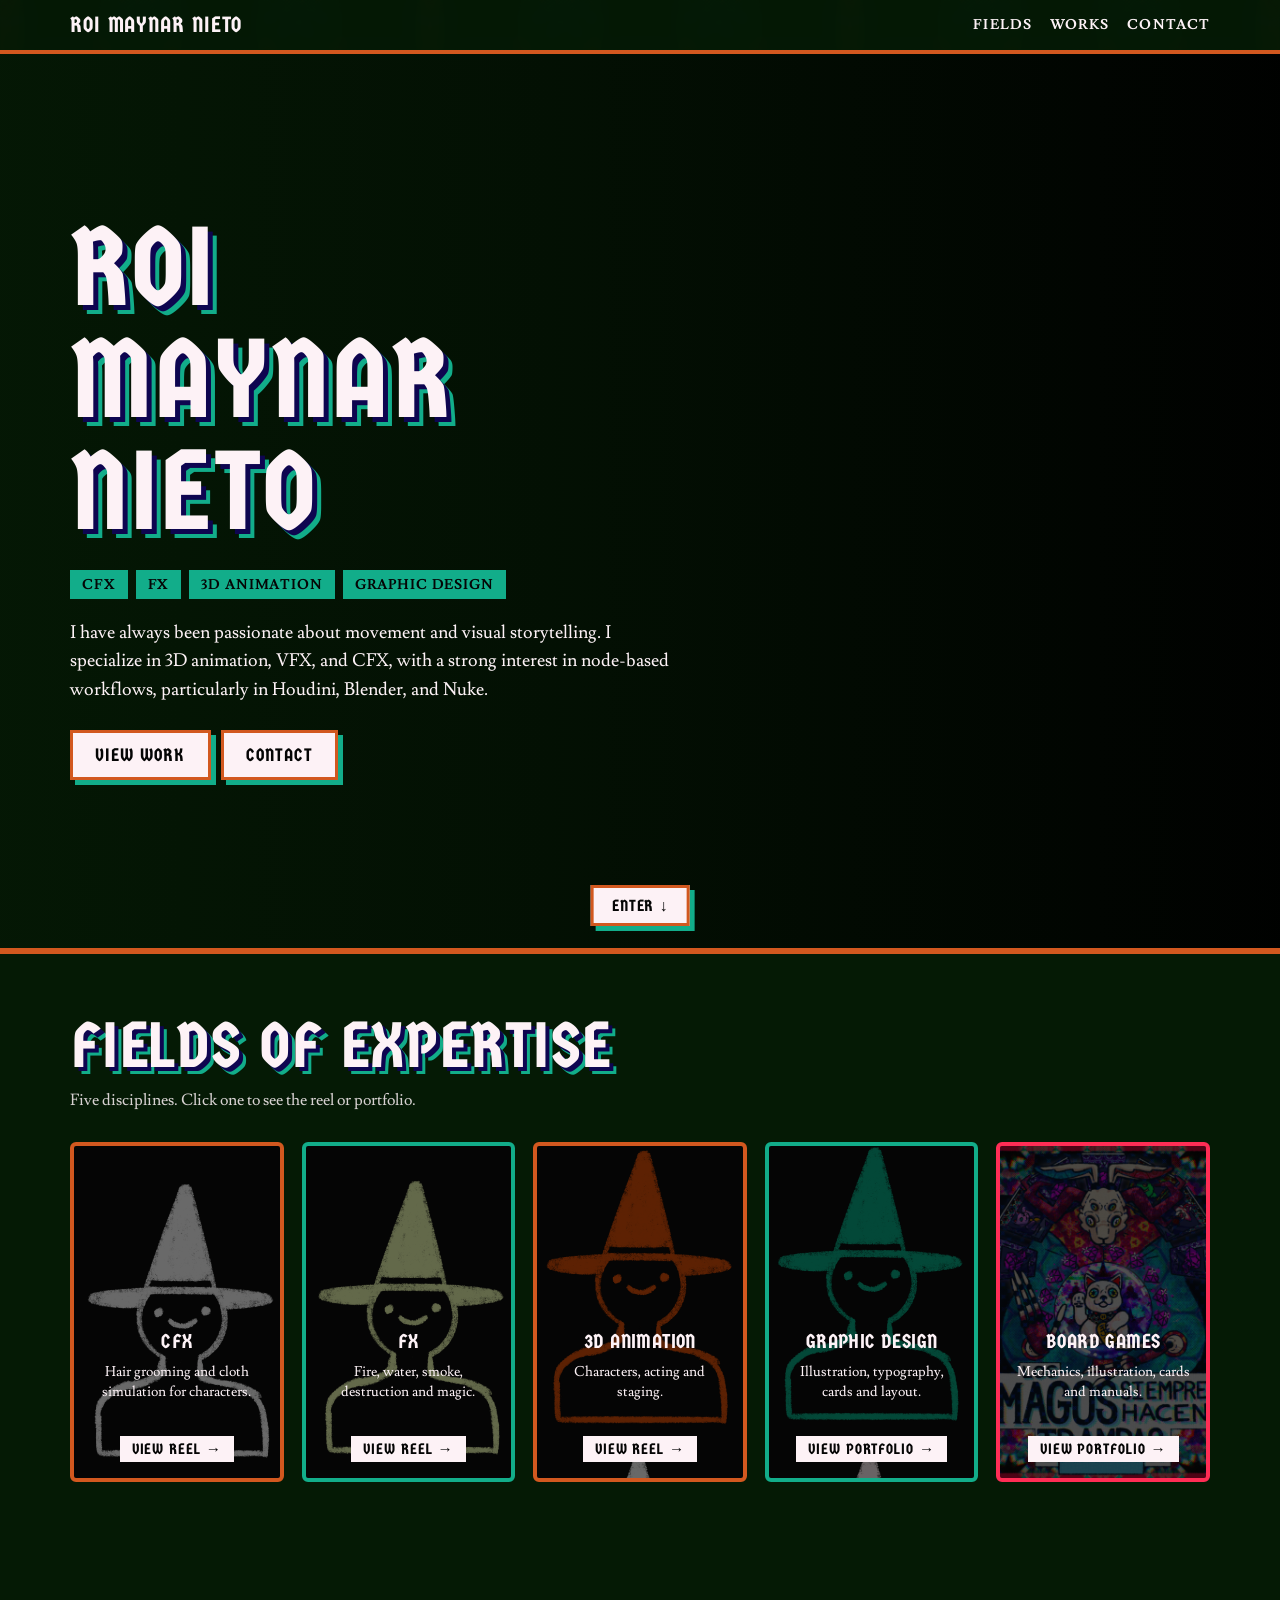
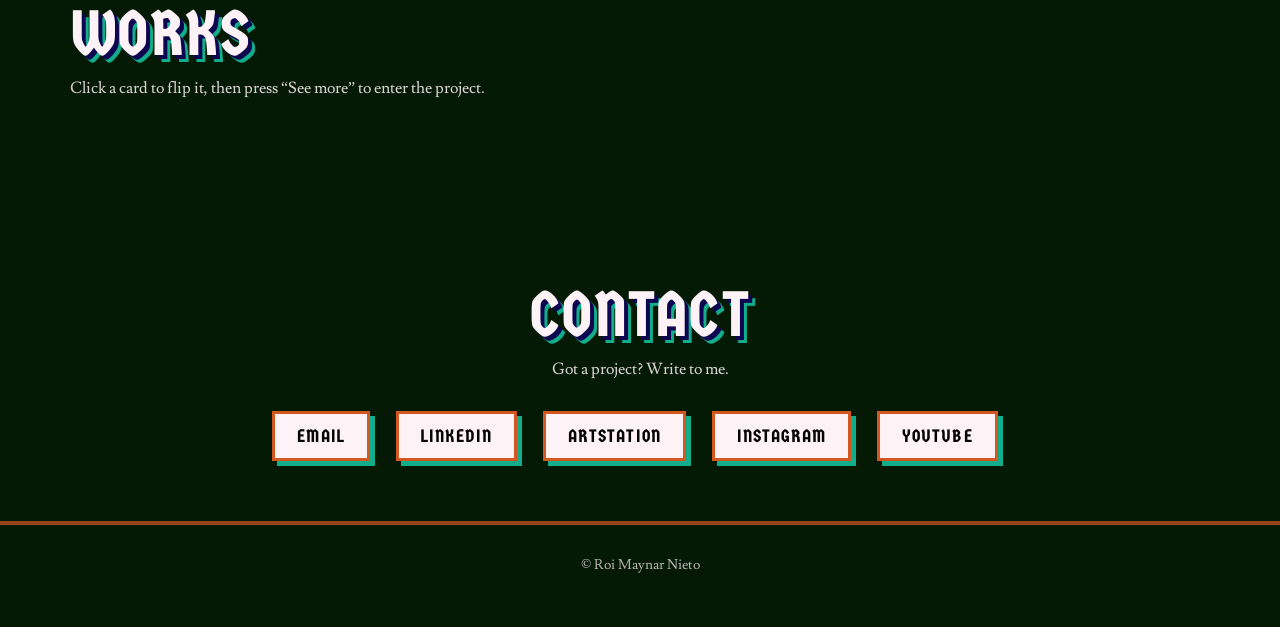
==== commit 4dfc6e8e: "Fix email link in index.html" ====
--- a/index.html
+++ b/index.html
@@ -56,7 +56,7 @@
   <p class="sec-sub" style="margin-inline:auto">Got a project? Write to me.</p>
   <div class="links">
     <!-- EDITA AQUÍ: tus enlaces -->
-    <a class="btn" href="mailto:roimaynar@gmail.com.com">Email</a>
+    <a class="btn" href="mailto:roimaynar@gmail.com">Email</a>
     <a class="btn" href="https://www.linkedin.com/in/roi-maynar/">LinkedIn</a>
     <a class="btn" href="https://www.artstation.com/roimaynar">Artstation</a>
     <a class="btn" href="https://www.instagram.com/el_conceptista/">Instagram</a>
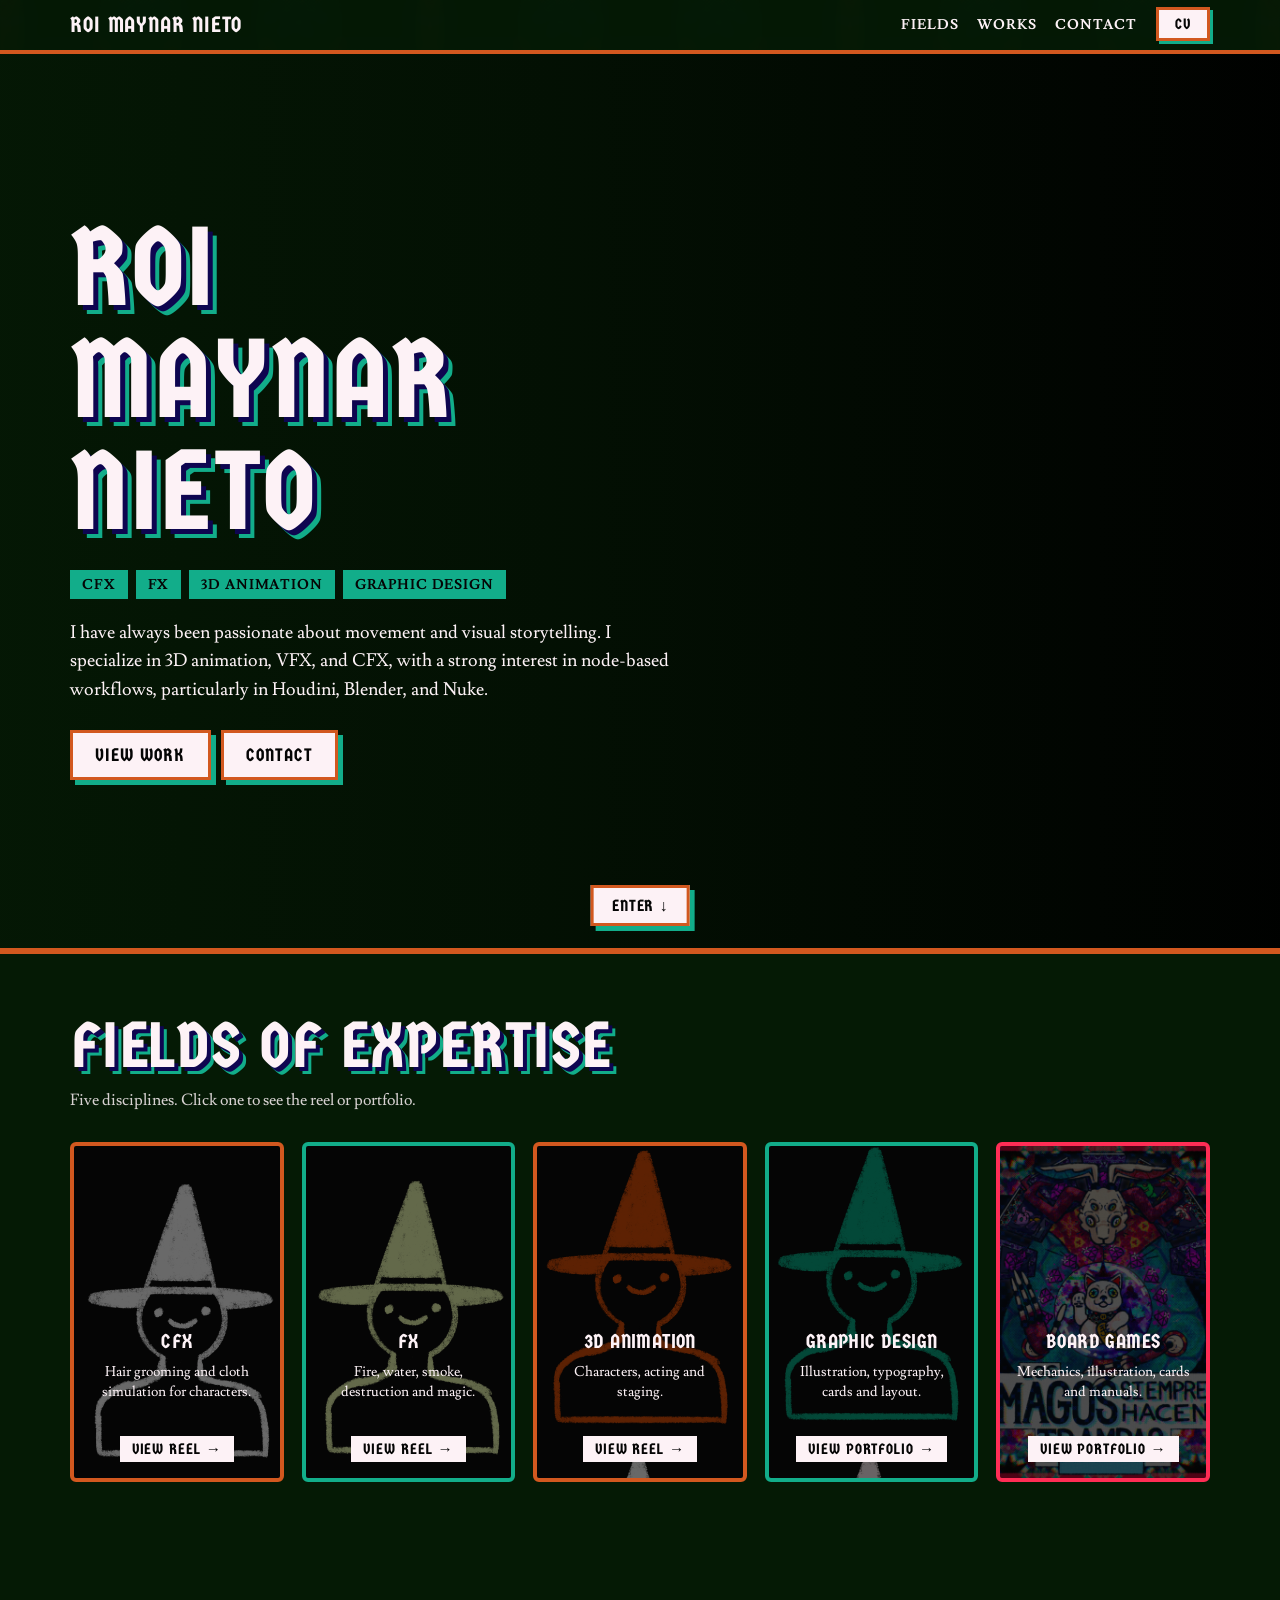
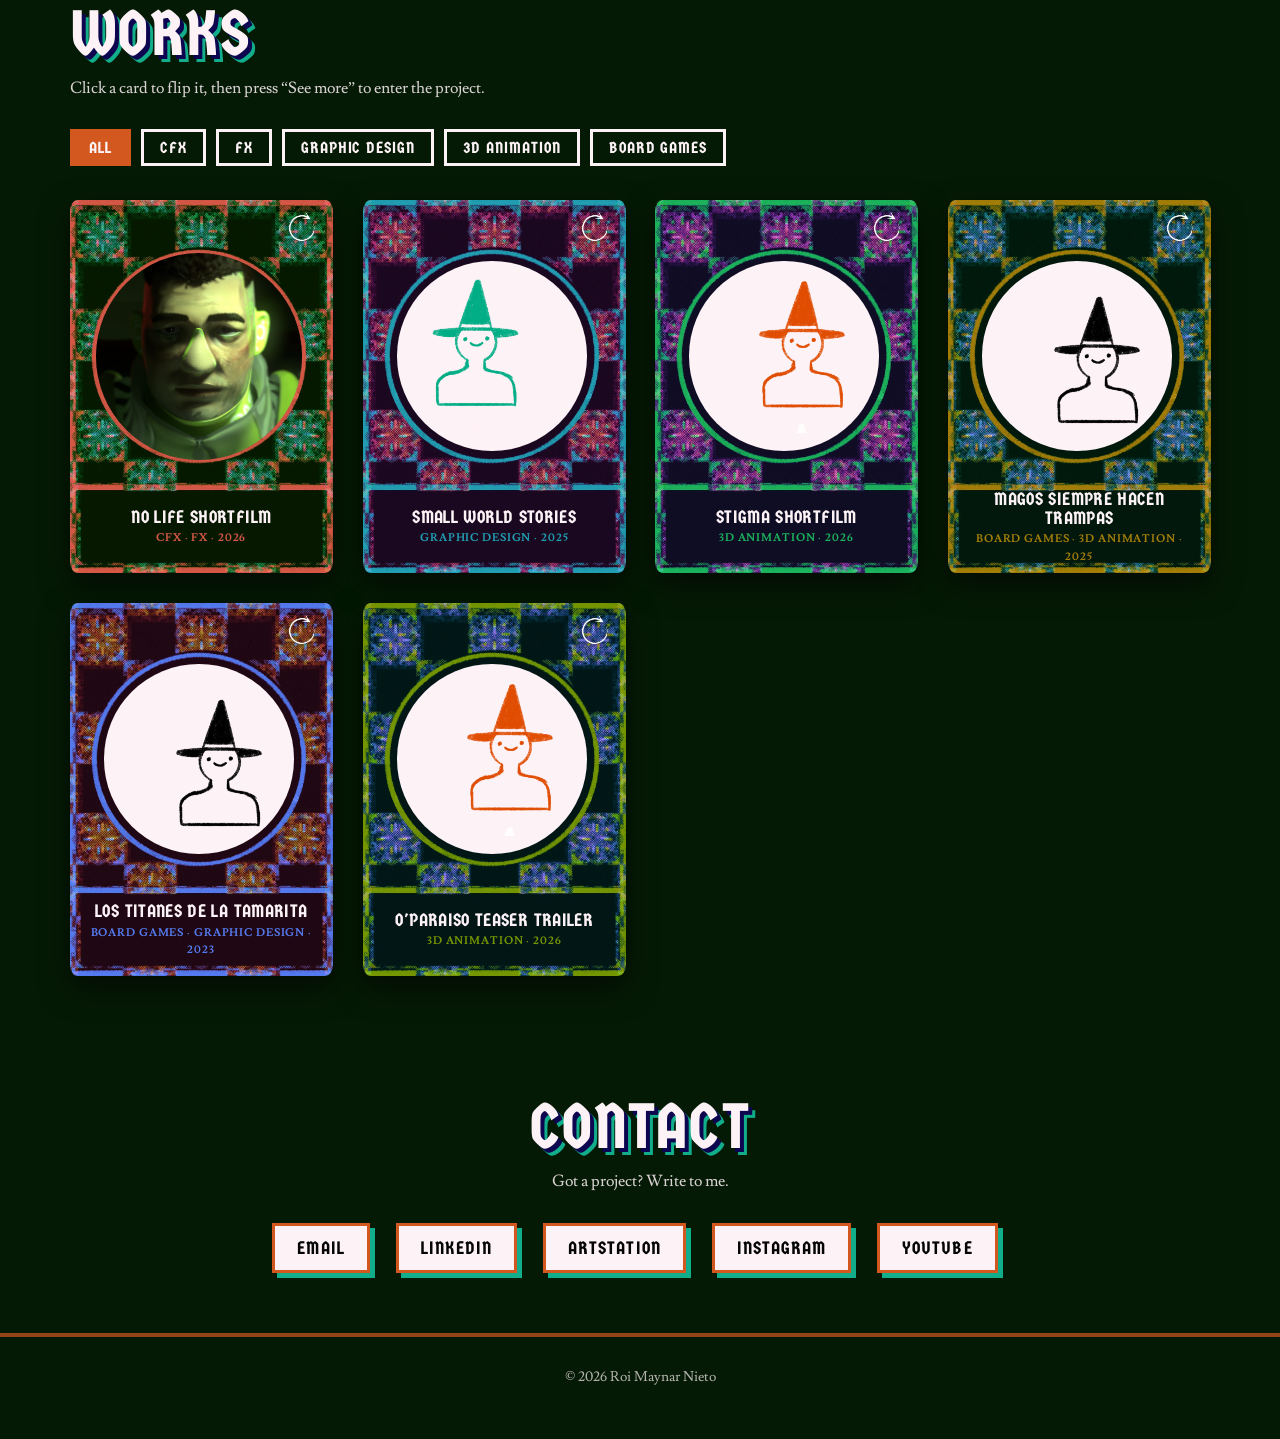
==== commit eea31681: "Add CV link to navigation menu" ====
--- a/index.html
+++ b/index.html
@@ -18,6 +18,7 @@
     <li><a href="#especialidades">Fields</a></li>
     <li><a href="#trabajo">Works</a></li>
     <li><a href="#contacto">Contact</a></li>
+    <li><a class="nav-cv" href="assets/CV_RoiMaynar.pdf" target="_blank" rel="noopener">CV</a></li>
   </ul>
 </div></nav>
 
--- a/style.css
+++ b/style.css
@@ -32,6 +32,9 @@
 nav ul{display:flex;gap:18px;list-style:none;padding:0}
 nav a{text-decoration:none;font-weight:600;text-transform:uppercase;font-size:.85rem;letter-spacing:.08em}
 nav a:hover{color:var(--teal)}
+nav ul{align-items:center}
+nav a.nav-cv{background:var(--paper);color:var(--ink);padding:5px 16px;border:3px solid var(--orange);box-shadow:3px 3px 0 var(--teal);font-family:var(--title);font-weight:400;font-size:.95rem;transition:transform .15s,box-shadow .15s}
+nav a.nav-cv:hover{color:var(--ink);transform:translate(-1px,-1px);box-shadow:5px 5px 0 var(--teal)}
 
 /* hero */
 .hero{display:grid;grid-template-columns:1.2fr .8fr;gap:40px;align-items:center;padding:70px 0 60px}
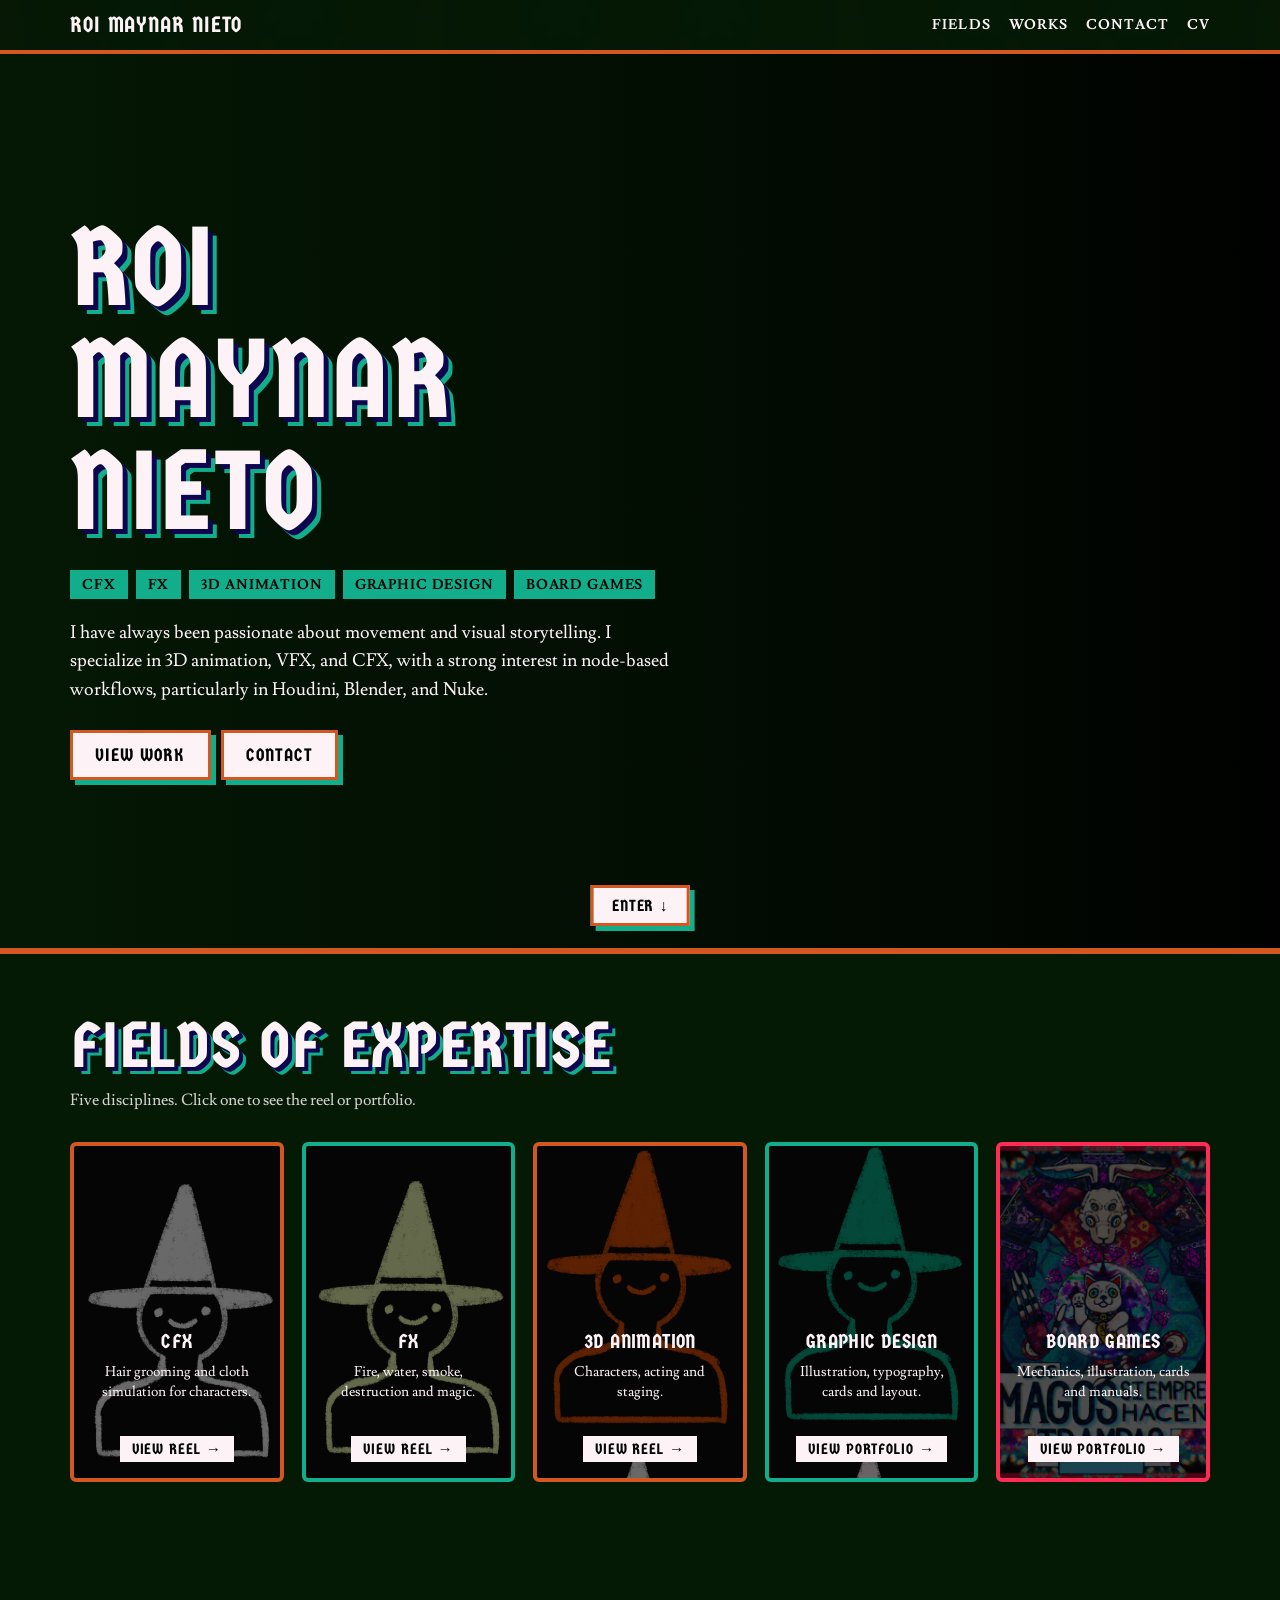
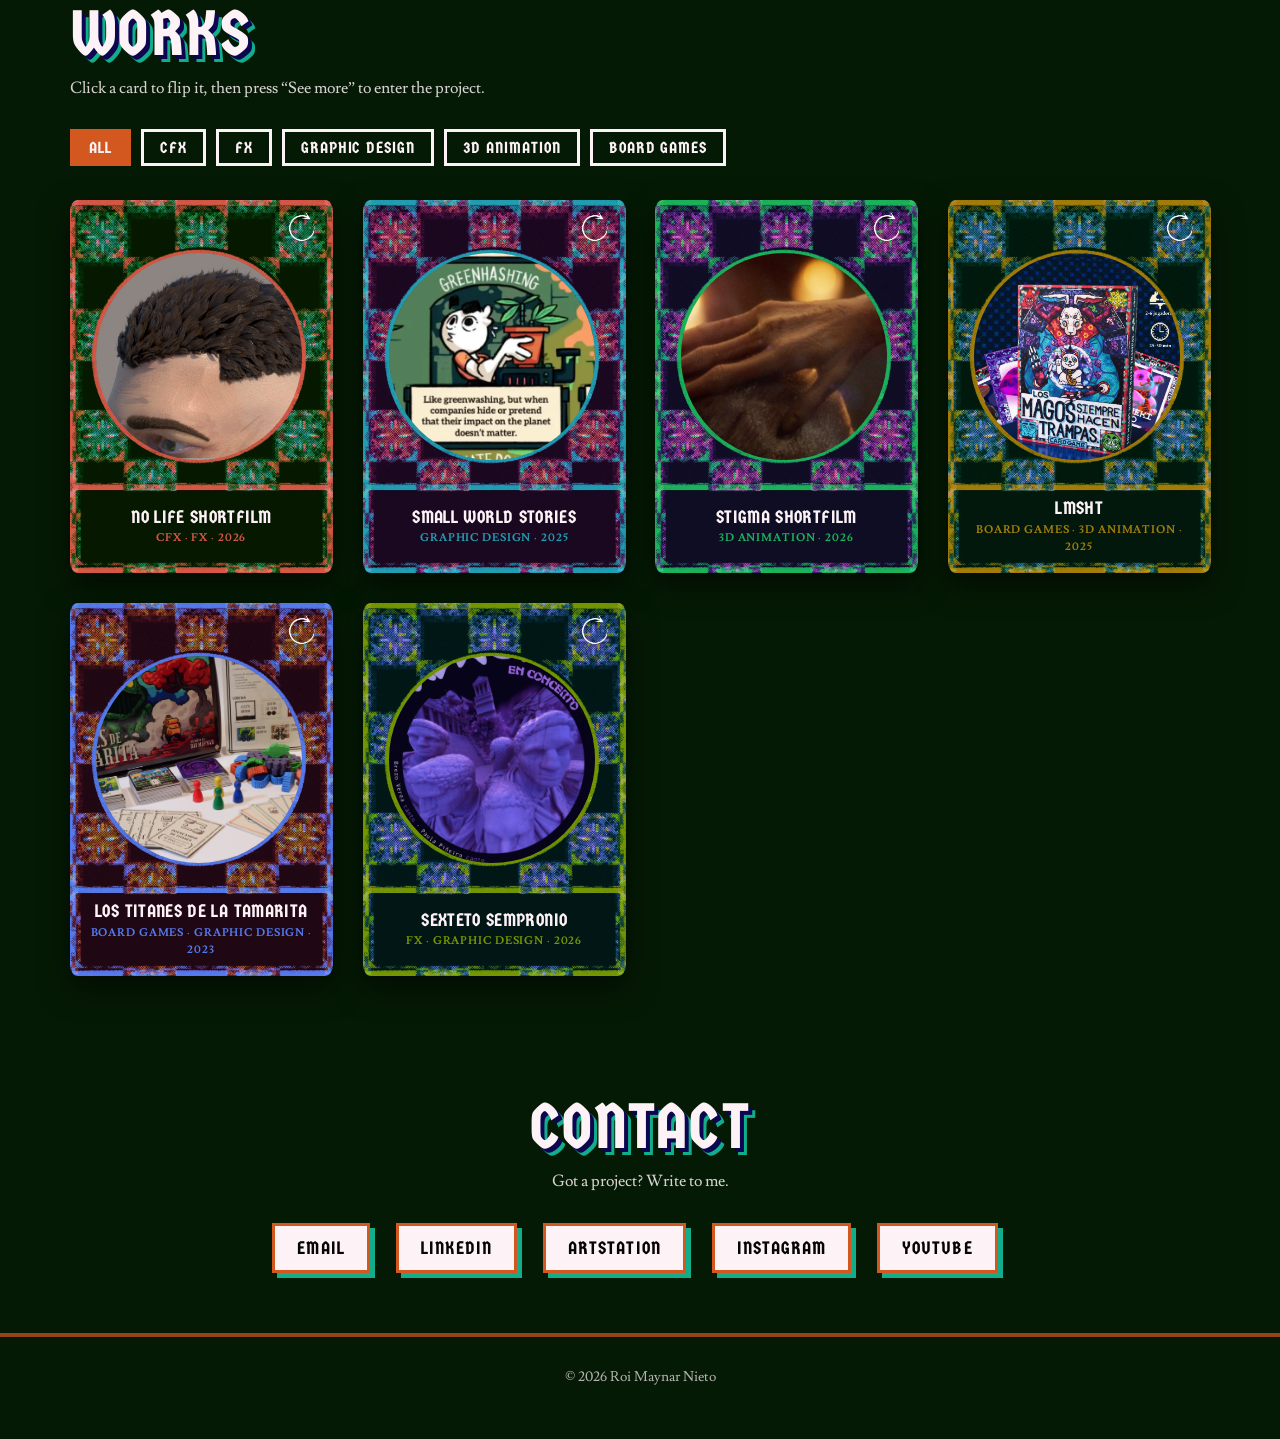
==== commit 8db99666: "Add 'Board Games' to roles list in index.html" ====
--- a/index.html
+++ b/index.html
@@ -26,7 +26,7 @@
   <iframe src="https://player.vimeo.com/video/1241983054?autoplay=1&muted=1&loop=1&title=0&byline=0&portrait=0&background=1" allow="autoplay; fullscreen; picture-in-picture" allowfullscreen title="Demo reel"></iframe>
   <div class="intro-text"><div class="wrap"><div class="intro-box">
     <h1>Roi<br>Maynar<br>Nieto</h1>
-    <ul class="roles"><li>CFX</li><li>FX</li><li>3D animation</li><li>Graphic design</li></ul>
+    <ul class="roles"><li>CFX</li><li>FX</li><li>3D animation</li><li>Graphic design</li><li>Board Games</li></ul>
     <p>I have always been passionate about movement and visual storytelling. I specialize in 3D animation, VFX, and CFX, with a strong interest in node-based workflows, particularly in Houdini, Blender, and Nuke.</p>
     <a class="btn" href="#trabajo">View work</a><a class="btn" href="#contacto">Contact</a>
   </div></div></div>
--- a/style.css
+++ b/style.css
@@ -32,9 +32,6 @@
 nav ul{display:flex;gap:18px;list-style:none;padding:0}
 nav a{text-decoration:none;font-weight:600;text-transform:uppercase;font-size:.85rem;letter-spacing:.08em}
 nav a:hover{color:var(--teal)}
-nav ul{align-items:center}
-nav a.nav-cv{background:var(--paper);color:var(--ink);padding:5px 16px;border:3px solid var(--orange);box-shadow:3px 3px 0 var(--teal);font-family:var(--title);font-weight:400;font-size:.95rem;transition:transform .15s,box-shadow .15s}
-nav a.nav-cv:hover{color:var(--ink);transform:translate(-1px,-1px);box-shadow:5px 5px 0 var(--teal)}
 
 /* hero */
 .hero{display:grid;grid-template-columns:1.2fr .8fr;gap:40px;align-items:center;padding:70px 0 60px}
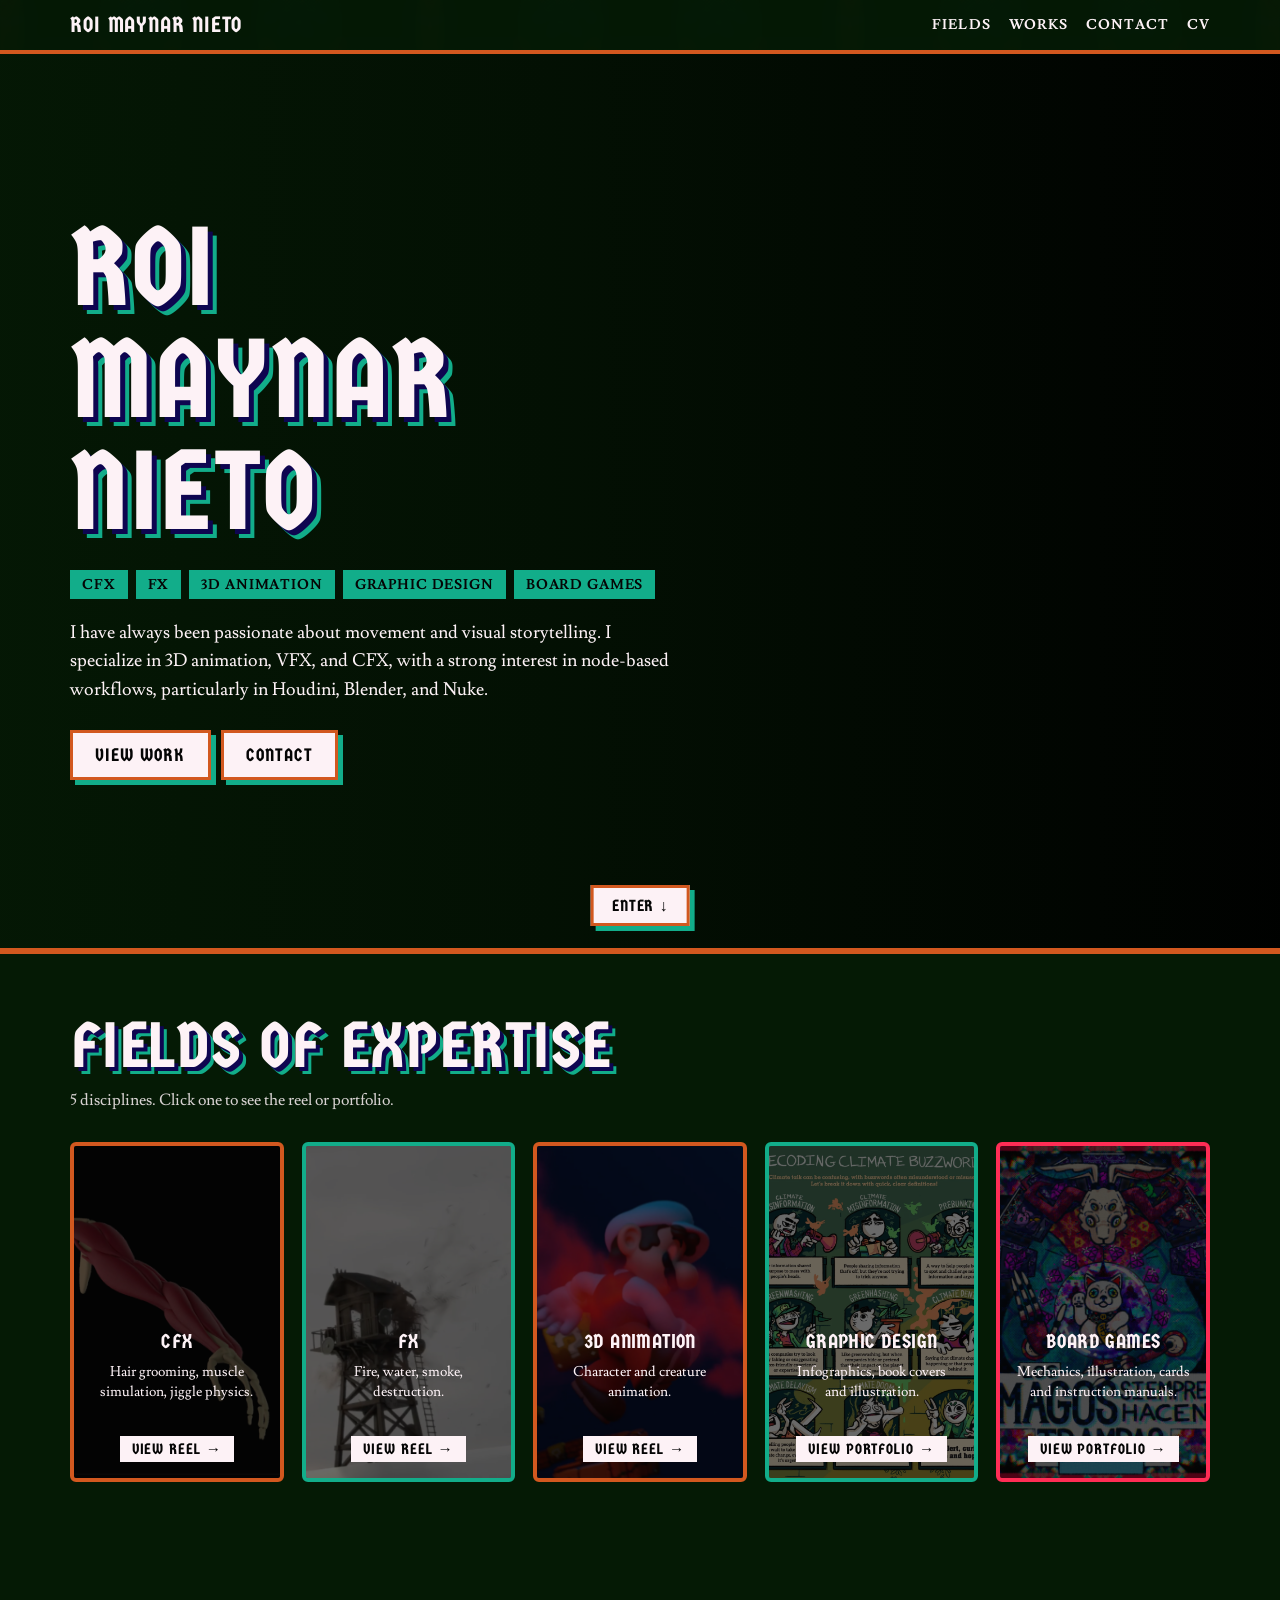
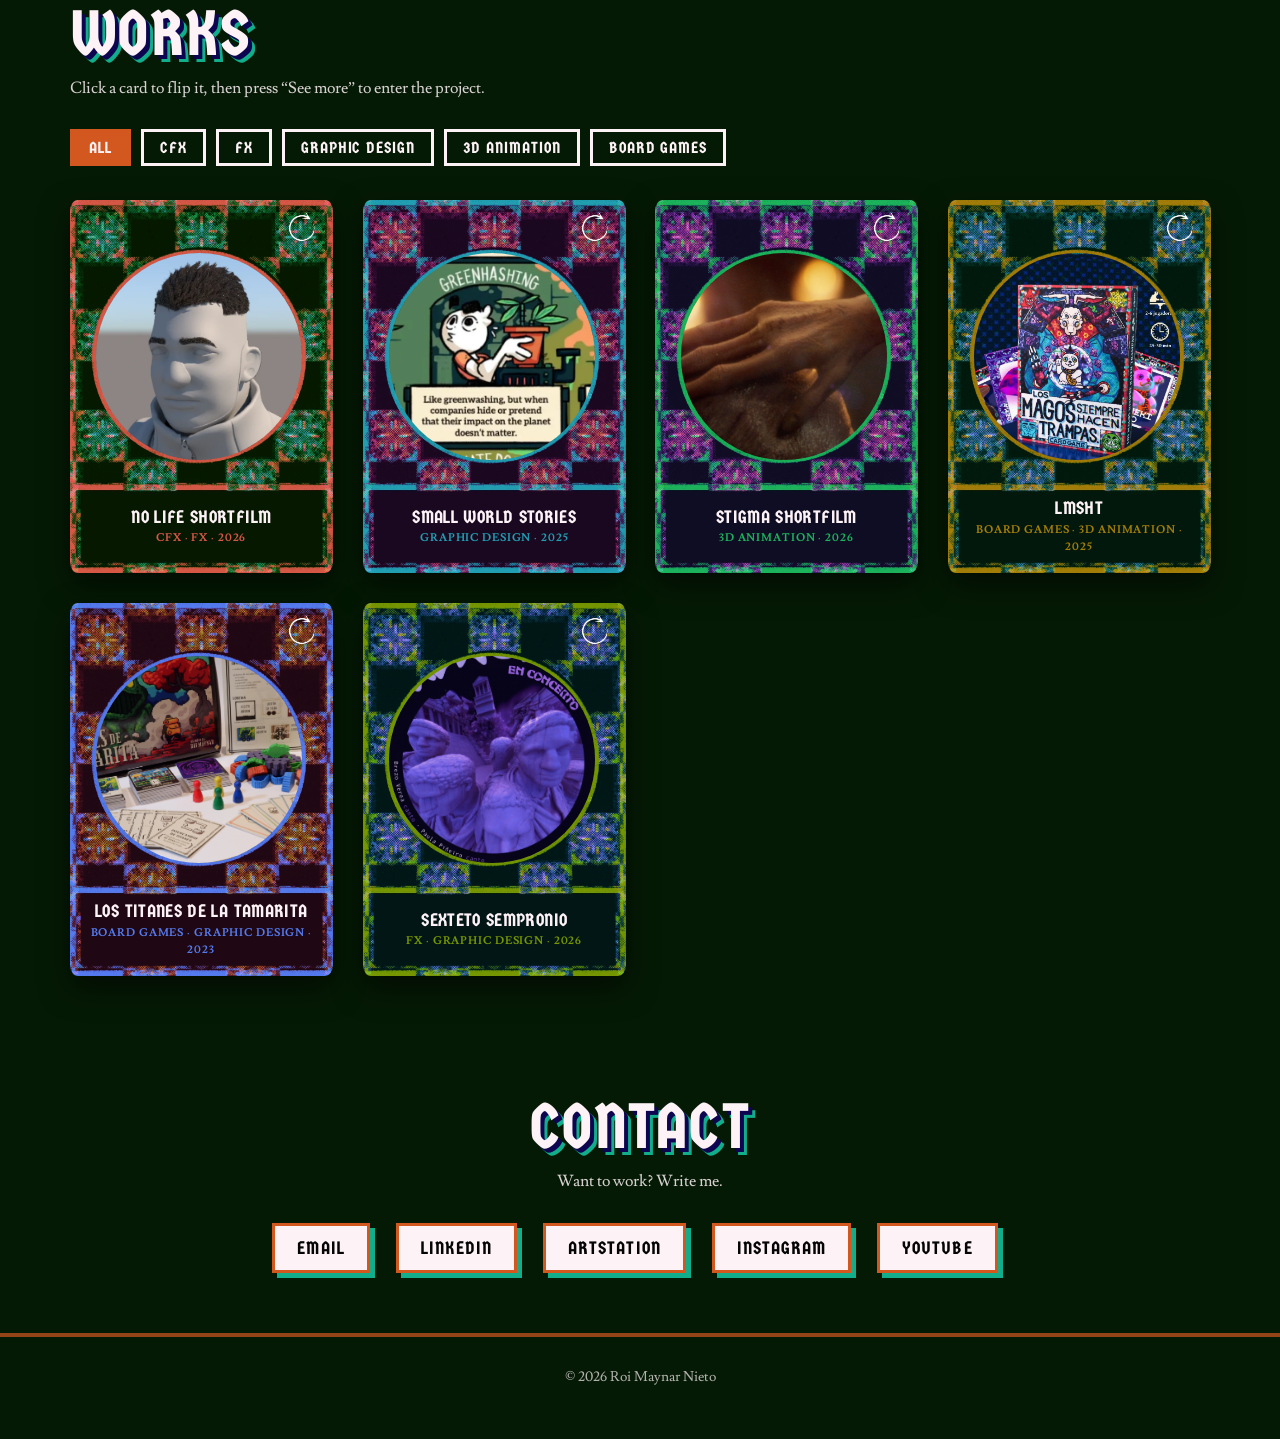
==== commit 7507bd8d: "Update expertise descriptions and contact prompt" ====
--- a/index.html
+++ b/index.html
@@ -35,13 +35,13 @@
 
 <section id="especialidades"><div class="wrap">
   <h2 class="sec-title">Fields of Expertise</h2>
-  <p class="sec-sub">Five disciplines. Click one to see the reel or portfolio.</p>
+  <p class="sec-sub">5 disciplines. Click one to see the reel or portfolio.</p>
   <div class="skills">
-    <a class="skill" data-k="cfx" target="_blank" rel="noopener"><div class="wiz w-cfx"></div><h3>CFX</h3><p>Hair grooming and cloth simulation for characters.</p><span class="go">View reel →</span></a>
-    <a class="skill" data-k="fx" target="_blank" rel="noopener"><div class="wiz w-fx"></div><h3>FX</h3><p>Fire, water, smoke, destruction and magic.</p><span class="go">View reel →</span></a>
-    <a class="skill" data-k="3d" target="_blank" rel="noopener"><div class="wiz w-3d"></div><h3>3D Animation</h3><p>Characters, acting and staging.</p><span class="go">View reel →</span></a>
-    <a class="skill" data-k="diseno" target="_blank" rel="noopener"><div class="wiz w-diseno"></div><h3>Graphic design</h3><p>Illustration, typography, cards and layout.</p><span class="go">View portfolio →</span></a>
-    <a class="skill" data-k="juegos" target="_blank" rel="noopener"><div class="wiz w-juegos"></div><h3>Board games</h3><p>Mechanics, illustration, cards and manuals.</p><span class="go">View portfolio →</span></a>
+    <a class="skill" data-k="cfx" target="_blank" rel="noopener"><div class="wiz w-cfx"></div><h3>CFX</h3><p>Hair grooming, muscle simulation, jiggle physics.</p><span class="go">View reel →</span></a>
+    <a class="skill" data-k="fx" target="_blank" rel="noopener"><div class="wiz w-fx"></div><h3>FX</h3><p>Fire, water, smoke, destruction.</p><span class="go">View reel →</span></a>
+    <a class="skill" data-k="3d" target="_blank" rel="noopener"><div class="wiz w-3d"></div><h3>3D Animation</h3><p>Character and creature animation.</p><span class="go">View reel →</span></a>
+    <a class="skill" data-k="diseno" target="_blank" rel="noopener"><div class="wiz w-diseno"></div><h3>Graphic design</h3><p>Infographics, book covers and illustration.</p><span class="go">View portfolio →</span></a>
+    <a class="skill" data-k="juegos" target="_blank" rel="noopener"><div class="wiz w-juegos"></div><h3>Board games</h3><p>Mechanics, illustration, cards and instruction manuals.</p><span class="go">View portfolio →</span></a>
   </div>
 </div></section>
 
@@ -54,7 +54,7 @@
 
 <section id="contacto"><div class="wrap contact">
   <h2 class="sec-title">Contact</h2>
-  <p class="sec-sub" style="margin-inline:auto">Got a project? Write to me.</p>
+  <p class="sec-sub" style="margin-inline:auto">Want to work? Write me.</p>
   <div class="links">
     <!-- EDITA AQUÍ: tus enlaces -->
     <a class="btn" href="mailto:roimaynar@gmail.com">Email</a>
--- a/style.css
+++ b/style.css
@@ -170,3 +170,19 @@
 .skill .wiz.w-cfx,.skill .wiz.w-fx{filter:invert(1)}
 .skill .go{background:var(--paper);color:var(--ink)}
 .skill:hover .go{background:var(--orange);color:var(--paper)}
+
+/* IMÁGENES de fondo de cada pestaña de Fields (Board games se queda como está).
+   Cambia aquí la ruta de cualquiera para sustituirla. */
+:root{
+  --img-field-cfx:url(assets/proyectos/Cfx_fields.webp);
+  --img-field-fx:url(assets/proyectos/Fx_fields.webp);
+  --img-field-3d:url(assets/proyectos/Anim_fields.webp);
+  --img-field-diseno:url(assets/proyectos/Diseno_fields.webp);
+}
+.skill .wiz.w-cfx,.skill .wiz.w-fx,.skill .wiz.w-3d,.skill .wiz.w-diseno{
+  left:0;width:100%;height:100%;aspect-ratio:auto;transform:none;filter:none;
+  background-size:cover;background-position:center;background-repeat:no-repeat}
+.skill .wiz.w-cfx{background-image:var(--img-field-cfx)}
+.skill .wiz.w-fx{background-image:var(--img-field-fx)}
+.skill .wiz.w-3d{background-image:var(--img-field-3d)}
+.skill .wiz.w-diseno{background-image:var(--img-field-diseno)}
